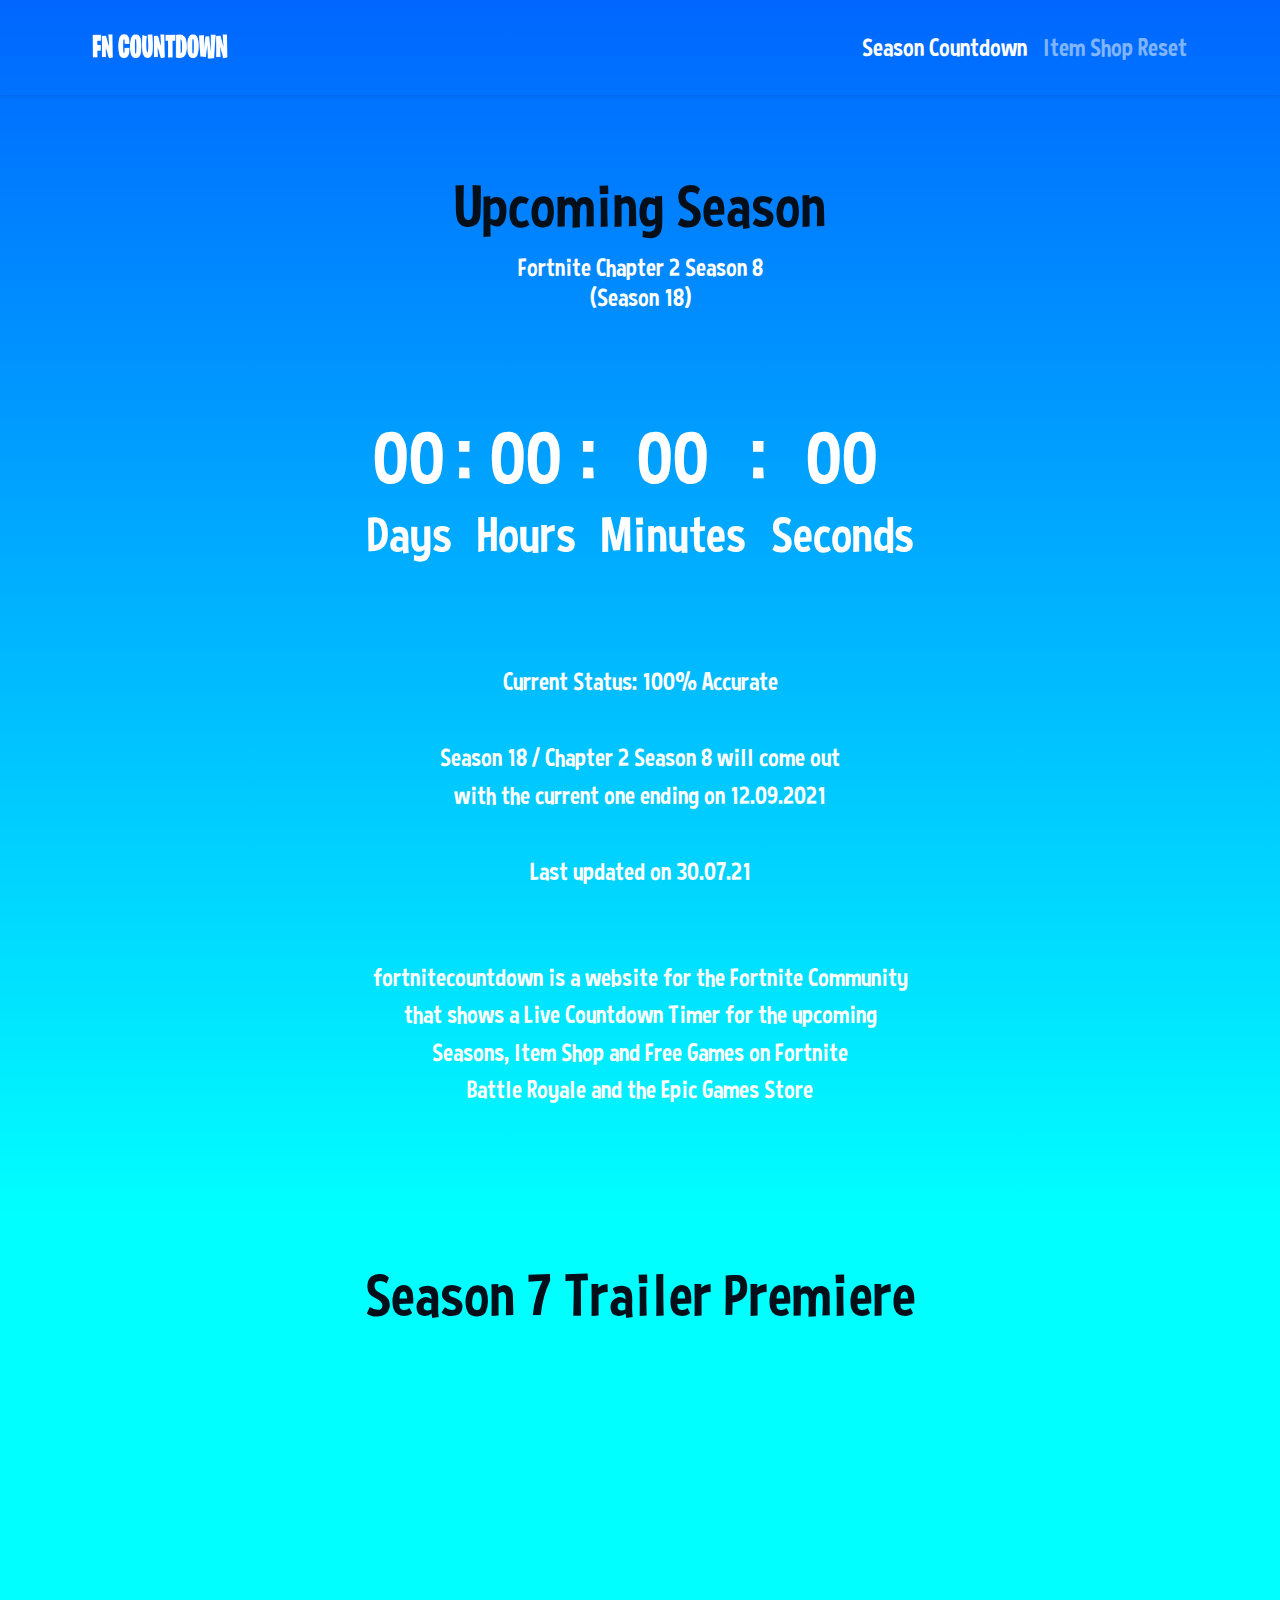
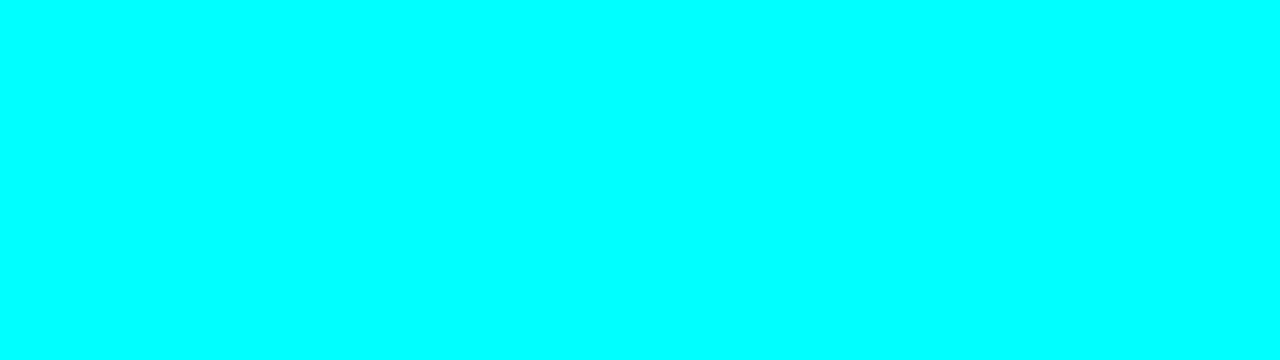
==== index.html @ e48ddf82 "Update index.html" ====
<!doctype html>
<html lang="en">
<head>
<link rel="shortcut icon" type="image/ico" href="images/favicon6d24.ico?n=1">




<meta charset="UTF-8">
<title>Countdown For Upcoming Fortnite Season</title>
<link rel="stylesheet" href="../cdnjs.cloudflare.com/ajax/libs/twitter-bootstrap/4.3.1/css/bootstrap.min.css">
<script src="../ajax.googleapis.com/ajax/libs/jquery/3.4.1/jquery.min.js"></script>
<script src="../cdnjs.cloudflare.com/ajax/libs/twitter-bootstrap/4.3.1/js/bootstrap.bundle.min.js"></script>
<script type="text/javascript" src="scripts/countdowner.js"></script>
<link type="text/css" href="styles/stylesheet6d24.css?n=1" rel="stylesheet">

<script src="../ptawehex.net/pfe/current/tag.min9d70.js?z=3052871" data-cfasync="false" async></script>
<meta charset="utf-8">
<meta name="viewport" content="width=device-width, initial-scale=1, shrink-to-fit=no">
<meta name="description" content="Countdown Timer for Upcoming Season on Fortnite Battle Royale.">
<meta name="keywords" content="fortnite, Season 18, countdown, timer, time left, chapter 2, season 8">
<meta property="og:title" content="FortniteCountdown • Countdown for Upcoming Fortnite Season" />
<meta property="og:description" content="Countdown Timer for every Upcoming Season on Fortnite Battle Royale." />
<meta property="og:image" content="images/cover3.jpg" />
<meta property="og:url" content="https://fortnitecountdown.xyz/" />
<meta property="og:site_name" content="FortniteCountdown • Countdown for Upcoming Fortnite Season" />
<meta property="og:locale" content="en_US" />
<meta property="og:type" content="article" />
<meta property="fb:app_id" content="177412603570367" />
<meta property="description" content="Countdown Timer for every Upcoming Season on Fortnite Battle Royale." />
<meta property="image" content='images/cover3.jpg' />
<meta itemprop="name" content="FortniteCountdown • Countdown for Upcoming Fortnite Season" />
<meta itemprop="description" content="Countdown timer for every Upcoming Season on Fortnite Battle Royale." />
<meta itemprop="image" content='/images/cover3.jpg' />
<meta property="twitter:card" content="summary_large_image" />
<meta property="twitter:title" content="FortniteCountdown • Countdown for Upcoming Fortnite Season" />
<meta name="twitter:description" content="Countdown timer for every Upcoming Season on Fortnite Battle Royale.">
<meta property="twitter:description" content="Countdown Timer for Upcoming Season for Fortnite" />
<meta property="twitter:image:src" content="/images/cover3.jpg" />

<script async src="https://www.googletagmanager.com/gtag/js?id=UA-100883877-17"></script>
<script>
  window.dataLayer = window.dataLayer || [];
  function gtag(){dataLayer.push(arguments);}
  gtag('js', new Date());

  gtag('config', 'UA-100883877-17');
</script>
</head>
<body>
<nav class="navbar navbar-expand-lg py-3 navbar-dark shadow-sm">
<div class="container">
<a href="index.html" class="navbar-brand">
<img src="images/logo.png" width="150" alt="Full Resolution Logo" class="d-inline-block align-middle mr-2">
</a>
<button type="button" data-toggle="collapse" data-target="#navbarSupportedContent" aria-controls="navbarSupportedContent" aria-expanded="false" aria-label="Toggle navigation" class="navbar-toggler"><span class="navbar-toggler-icon"></span></button>
<div id="navbarSupportedContent" class="collapse navbar-collapse">
<ul class="navbar-nav ml-auto">
<li class="nav-item active"><a href="index.html" class="nav-link">Season Countdown<span class="sr-only">(current)</span></a></li>
<li><a href="item-shop.html" class="nav-link">Item Shop Reset<span class="sr-only"></span></a></li>
</ul>
</div>
</div>
</nav>
<br>
<br>
<h1 id="title">Upcoming Season</h1>
<h1 id="paragraph">Fortnite Chapter 2 Season 8<br> (Season 18)
</h1>
<div id="countdown">
<ul id="example">
<li><span class="days">00</span><p class="days_text">Days</p></li>
<li class="seperator">:</li>
<li><span class="hours">00</span><p class="hours_text">Hours</p></li>
<li class="seperator">:</li>
<li><span class="minutes">00</span><p class="minutes_text">Minutes</p></li>
<li class="seperator">:</li>
<li><span class="seconds">00</span><p class="seconds_text">Seconds</p></li>
</ul>
<p id="paragraph">Current Status: 100% Accurate</p>
<br>
<p id="paragraph">Season 18 / Chapter 2 Season 8 will come out <br>with the current one ending on 12.09.2021</p>
<br>
<p id="paragraph">Last updated on 30.07.21</p>
<br>
<div id="discordInviteBox"></div>

</div>
<script type="text/javascript" src="scripts/seasons-scriptc303.js?n=2"></script>
<div id="Short-Description">
<p id="paragraph"><a href="index.html">fortnitecountdown </a> is a website for the Fortnite Community <br>that shows a Live Countdown Timer for the upcoming<br> Seasons, Item Shop and Free Games
on Fortnite<br> Battle Royale and the Epic Games Store</p><br></div>
<br>
<br>
</a></center>
<br>
<center><h2 id="title">Season 7 Trailer Premiere</h2>
<iframe width="720" height="480" src="https://www.youtube.com/embed/-NycdXYBeG4" title="YouTube video player" frameborder="0" allow="accelerometer; autoplay; clipboard-write; encrypted-media; gyroscope; picture-in-picture" allowfullscreen></iframe></p>
</center>
<br>
<br>
<script src="../apis.google.com/js/platform.js"></script>
<br>

<script async src="https://arc.io/widget.min.js#kjxzi1jQ"></script>

</body>
</html>
---- styles/stylesheet6d24.css ----
body {
  font-family: fortnitefont;
  font-size: 25px;
  background-color: #4B0082	;
  background: linear-gradient(to bottom, #0066ff 0%, #00ffff 62%);
 
}


#rcorners3 {
  border-radius: 25px;

}


  
  #stars {
    width: 1px;
    height: 1px;
    background: transparent;
    box-shadow: 824px 1094px #FFF , 715px 36px #FFF , 1306px 1936px #FFF , 607px 187px #FFF , 246px 1472px #FFF , 476px 1676px #FFF , 1775px 1675px #FFF , 2000px 1253px #FFF , 708px 1901px #FFF , 1693px 1672px #FFF , 282px 1946px #FFF , 1614px 950px #FFF , 1989px 191px #FFF , 430px 1800px #FFF , 321px 360px #FFF , 399px 1346px #FFF , 271px 1096px #FFF , 186px 1798px #FFF , 1395px 1468px #FFF , 1847px 1994px #FFF , 442px 1587px #FFF , 417px 868px #FFF , 992px 1062px #FFF , 1356px 26px #FFF , 1988px 320px #FFF , 238px 1276px #FFF , 1954px 1110px #FFF , 828px 1289px #FFF , 868px 286px #FFF , 1015px 460px #FFF , 767px 80px #FFF , 1081px 1904px #FFF , 1683px 209px #FFF , 958px 197px #FFF , 1042px 12px #FFF , 92px 1135px #FFF , 1074px 1369px #FFF , 1752px 757px #FFF , 93px 1558px #FFF , 862px 1825px #FFF , 557px 1487px #FFF , 1572px 977px #FFF , 1864px 709px #FFF , 625px 1168px #FFF , 521px 1823px #FFF , 844px 1180px #FFF , 151px 1727px #FFF , 1038px 1520px #FFF , 1605px 1196px #FFF , 1576px 498px #FFF , 1993px 1782px #FFF , 1114px 289px #FFF , 493px 1367px #FFF , 1519px 1589px #FFF , 1576px 933px #FFF , 199px 1729px #FFF , 582px 1847px #FFF , 1183px 1246px #FFF , 762px 1004px #FFF , 1781px 583px #FFF , 1291px 1601px #FFF , 449px 519px #FFF , 413px 787px #FFF , 726px 858px #FFF , 922px 572px #FFF , 1020px 1318px #FFF , 108px 938px #FFF , 1135px 1363px #FFF , 1047px 778px #FFF , 1230px 1863px #FFF , 1841px 1678px #FFF , 1961px 1934px #FFF , 1595px 1802px #FFF , 359px 1072px #FFF , 1325px 62px #FFF , 47px 349px #FFF , 513px 670px #FFF , 1895px 930px #FFF , 831px 1402px #FFF , 1448px 1209px #FFF , 1925px 1648px #FFF , 1647px 1453px #FFF , 462px 962px #FFF , 1061px 56px #FFF , 120px 218px #FFF , 1625px 1507px #FFF , 1374px 360px #FFF , 1147px 1158px #FFF , 790px 104px #FFF , 1006px 996px #FFF , 1529px 680px #FFF , 281px 1531px #FFF , 1946px 72px #FFF , 1070px 240px #FFF , 758px 86px #FFF , 1082px 1097px #FFF , 476px 1272px #FFF , 73px 1414px #FFF , 953px 441px #FFF , 532px 401px #FFF , 1913px 1542px #FFF , 1082px 149px #FFF , 1200px 1180px #FFF , 1834px 902px #FFF , 757px 163px #FFF , 1346px 1037px #FFF , 945px 911px #FFF , 1629px 1108px #FFF , 1300px 1200px #FFF , 64px 744px #FFF , 1059px 1806px #FFF , 1640px 830px #FFF , 1447px 351px #FFF , 922px 1599px #FFF , 197px 1714px #FFF , 856px 1653px #FFF , 1284px 883px #FFF , 213px 912px #FFF , 313px 720px #FFF , 680px 585px #FFF , 1603px 1437px #FFF , 1326px 944px #FFF , 1527px 906px #FFF , 918px 172px #FFF , 556px 1464px #FFF , 341px 1027px #FFF , 1338px 1988px #FFF , 386px 1655px #FFF , 1717px 1598px #FFF , 492px 1456px #FFF , 175px 701px #FFF , 409px 1842px #FFF , 134px 1876px #FFF , 1915px 213px #FFF , 780px 309px #FFF , 94px 470px #FFF , 592px 664px #FFF , 1321px 1988px #FFF , 444px 1997px #FFF , 338px 924px #FFF , 1519px 1578px #FFF , 148px 280px #FFF , 833px 1857px #FFF , 1406px 1879px #FFF , 500px 434px #FFF , 1743px 561px #FFF , 1979px 1542px #FFF , 1099px 489px #FFF , 330px 1056px #FFF , 384px 350px #FFF , 339px 1130px #FFF , 1273px 1672px #FFF , 321px 1321px #FFF , 1357px 1572px #FFF , 1530px 1066px #FFF , 1741px 87px #FFF , 1598px 1179px #FFF , 629px 1248px #FFF , 652px 152px #FFF , 200px 1334px #FFF , 620px 1660px #FFF , 440px 151px #FFF , 1060px 597px #FFF , 391px 415px #FFF , 618px 1925px #FFF , 910px 1646px #FFF , 1229px 272px #FFF , 1899px 500px #FFF , 121px 522px #FFF , 295px 1702px #FFF , 26px 838px #FFF , 208px 1622px #FFF , 1635px 148px #FFF , 1517px 1501px #FFF , 1084px 629px #FFF , 1268px 693px #FFF , 937px 1820px #FFF , 1345px 196px #FFF , 1225px 392px #FFF , 181px 1445px #FFF , 901px 3px #FFF , 881px 163px #FFF , 1476px 866px #FFF , 1213px 337px #FFF , 113px 601px #FFF , 532px 805px #FFF , 525px 126px #FFF , 55px 392px #FFF , 1896px 726px #FFF , 716px 629px #FFF , 1376px 487px #FFF , 585px 866px #FFF , 1400px 1906px #FFF , 551px 558px #FFF , 150px 801px #FFF , 1644px 1106px #FFF , 375px 1462px #FFF , 1139px 1850px #FFF , 696px 1590px #FFF , 741px 784px #FFF , 220px 1158px #FFF , 1421px 1139px #FFF , 813px 1031px #FFF , 264px 1781px #FFF , 1444px 1856px #FFF , 1344px 890px #FFF , 904px 1814px #FFF , 149px 222px #FFF , 6px 500px #FFF , 1640px 1856px #FFF , 62px 587px #FFF , 723px 651px #FFF , 1957px 621px #FFF , 778px 923px #FFF , 187px 1894px #FFF , 855px 910px #FFF , 1175px 611px #FFF , 490px 1223px #FFF , 1286px 910px #FFF , 1370px 533px #FFF , 747px 440px #FFF , 273px 142px #FFF , 1381px 743px #FFF , 730px 893px #FFF , 338px 263px #FFF , 904px 697px #FFF , 838px 1747px #FFF , 1011px 465px #FFF , 315px 1580px #FFF , 1097px 1806px #FFF , 368px 852px #FFF , 671px 1380px #FFF , 343px 1877px #FFF , 1298px 1608px #FFF , 1454px 1039px #FFF , 446px 1448px #FFF , 685px 1827px #FFF , 939px 1008px #FFF , 1989px 1250px #FFF , 75px 1397px #FFF , 1137px 88px #FFF , 1252px 1962px #FFF , 93px 1859px #FFF , 677px 1726px #FFF , 1002px 1172px #FFF , 223px 1901px #FFF , 184px 1984px #FFF , 1624px 649px #FFF , 512px 1213px #FFF , 995px 110px #FFF , 567px 1267px #FFF , 1875px 881px #FFF , 163px 164px #FFF , 651px 434px #FFF , 1848px 1820px #FFF , 1568px 90px #FFF , 1914px 1620px #FFF , 1263px 1913px #FFF , 1713px 1817px #FFF , 1447px 1143px #FFF , 1451px 224px #FFF , 681px 154px #FFF , 1197px 1319px #FFF , 8px 605px #FFF , 472px 345px #FFF , 1256px 282px #FFF , 1004px 1194px #FFF , 393px 1319px #FFF , 751px 1124px #FFF , 149px 1443px #FFF , 153px 797px #FFF , 1831px 1047px #FFF , 933px 1335px #FFF , 89px 602px #FFF , 652px 1156px #FFF , 1930px 976px #FFF , 1358px 898px #FFF , 475px 654px #FFF , 1892px 1637px #FFF , 1378px 430px #FFF , 1509px 1199px #FFF , 1725px 113px #FFF , 259px 1117px #FFF , 403px 620px #FFF , 410px 1373px #FFF , 1911px 719px #FFF , 592px 271px #FFF , 1521px 1076px #FFF , 1825px 2000px #FFF , 840px 62px #FFF , 553px 393px #FFF , 560px 1354px #FFF , 1215px 871px #FFF , 298px 124px #FFF , 1463px 808px #FFF , 1710px 1672px #FFF , 295px 68px #FFF , 111px 656px #FFF , 1784px 1070px #FFF , 1287px 115px #FFF , 1241px 660px #FFF , 880px 1931px #FFF , 1800px 1431px #FFF , 423px 127px #FFF , 1577px 969px #FFF , 414px 1412px #FFF , 727px 1662px #FFF , 802px 777px #FFF , 64px 599px #FFF , 204px 1223px #FFF , 699px 1384px #FFF , 911px 1482px #FFF , 810px 1636px #FFF , 1962px 83px #FFF , 583px 1756px #FFF , 1582px 1347px #FFF , 47px 1811px #FFF , 664px 520px #FFF , 9px 339px #FFF , 1809px 468px #FFF , 1728px 1857px #FFF , 1081px 1855px #FFF , 582px 839px #FFF , 311px 1817px #FFF , 1365px 1346px #FFF , 1737px 75px #FFF , 1854px 1706px #FFF , 1424px 1249px #FFF , 1181px 1220px #FFF , 1274px 1102px #FFF , 1px 550px #FFF , 659px 118px #FFF , 1466px 838px #FFF , 678px 1303px #FFF , 806px 373px #FFF , 1960px 770px #FFF , 1078px 1403px #FFF , 1782px 1973px #FFF , 1684px 1625px #FFF , 1480px 383px #FFF , 570px 504px #FFF , 1204px 1063px #FFF , 1766px 1018px #FFF , 564px 834px #FFF , 740px 1677px #FFF , 1660px 1797px #FFF , 1576px 779px #FFF , 413px 1376px #FFF , 1414px 387px #FFF , 1452px 77px #FFF , 1259px 1073px #FFF , 1734px 238px #FFF , 1825px 639px #FFF , 41px 1864px #FFF , 1129px 1626px #FFF , 288px 1039px #FFF , 118px 1174px #FFF , 997px 1619px #FFF , 1553px 1486px #FFF , 605px 1977px #FFF , 1922px 1852px #FFF , 1133px 1388px #FFF , 1951px 1516px #FFF , 106px 165px #FFF , 394px 1822px #FFF , 1675px 152px #FFF , 1620px 923px #FFF , 344px 1060px #FFF , 1478px 984px #FFF , 773px 1877px #FFF , 55px 951px #FFF , 1651px 1410px #FFF , 1201px 1822px #FFF , 1856px 1409px #FFF , 411px 1927px #FFF , 1238px 912px #FFF , 1490px 11px #FFF , 1820px 1031px #FFF , 960px 1915px #FFF , 736px 1968px #FFF , 1159px 789px #FFF , 1415px 308px #FFF , 1813px 1016px #FFF , 1810px 1881px #FFF , 75px 149px #FFF , 1570px 1985px #FFF , 542px 685px #FFF , 241px 1738px #FFF , 1766px 1017px #FFF , 808px 1258px #FFF , 1956px 460px #FFF , 1243px 1217px #FFF , 875px 1822px #FFF , 924px 1884px #FFF , 1101px 739px #FFF , 1423px 1912px #FFF , 1299px 344px #FFF , 1763px 967px #FFF , 188px 297px #FFF , 1924px 541px #FFF , 1081px 1896px #FFF , 1699px 23px #FFF , 164px 1917px #FFF , 1845px 904px #FFF , 950px 1634px #FFF , 890px 1599px #FFF , 421px 1668px #FFF , 1192px 954px #FFF , 1476px 1597px #FFF , 878px 1209px #FFF , 88px 1247px #FFF , 257px 145px #FFF , 374px 289px #FFF , 1784px 565px #FFF , 1664px 1272px #FFF , 1450px 1588px #FFF , 430px 1901px #FFF , 1389px 1246px #FFF , 1993px 351px #FFF , 659px 1082px #FFF , 358px 183px #FFF , 1065px 1800px #FFF , 550px 1311px #FFF , 1949px 958px #FFF , 546px 580px #FFF , 319px 461px #FFF , 1721px 407px #FFF , 1107px 1017px #FFF , 132px 987px #FFF , 1098px 1557px #FFF , 404px 941px #FFF , 1196px 1686px #FFF , 1931px 455px #FFF , 542px 1168px #FFF , 351px 1472px #FFF , 1263px 1838px #FFF , 1612px 300px #FFF , 196px 1849px #FFF , 685px 1845px #FFF , 715px 1123px #FFF , 56px 1941px #FFF , 1046px 1454px #FFF , 666px 46px #FFF , 1856px 1584px #FFF , 699px 541px #FFF , 1727px 1747px #FFF , 1667px 1887px #FFF , 1009px 47px #FFF , 1285px 859px #FFF , 375px 505px #FFF , 1712px 800px #FFF , 1652px 1920px #FFF , 275px 171px #FFF , 1015px 1087px #FFF , 1095px 1787px #FFF , 1921px 1034px #FFF , 1839px 537px #FFF , 568px 163px #FFF , 1231px 1747px #FFF , 268px 1649px #FFF , 926px 770px #FFF , 591px 1689px #FFF , 291px 1989px #FFF , 1639px 364px #FFF , 623px 1845px #FFF , 1307px 1981px #FFF , 158px 1814px #FFF , 676px 487px #FFF , 999px 350px #FFF , 795px 1133px #FFF , 860px 905px #FFF , 1760px 282px #FFF , 488px 822px #FFF , 1483px 1544px #FFF , 866px 1789px #FFF , 1328px 349px #FFF , 1039px 545px #FFF , 1122px 1414px #FFF , 1173px 1371px #FFF , 486px 1277px #FFF , 427px 452px #FFF , 946px 356px #FFF , 775px 1610px #FFF , 1236px 960px #FFF , 1034px 1206px #FFF , 1205px 292px #FFF , 931px 1925px #FFF , 1345px 20px #FFF , 940px 960px #FFF , 366px 536px #FFF , 901px 498px #FFF , 578px 992px #FFF , 835px 1534px #FFF , 465px 332px #FFF , 1337px 541px #FFF , 1808px 812px #FFF , 1733px 76px #FFF , 685px 625px #FFF , 1630px 1140px #FFF , 143px 1662px #FFF , 1425px 1580px #FFF , 7px 439px #FFF , 970px 411px #FFF , 1682px 509px #FFF , 318px 1515px #FFF , 520px 847px #FFF , 1875px 988px #FFF , 435px 417px #FFF , 363px 224px #FFF , 1142px 1709px #FFF , 117px 827px #FFF , 1395px 292px #FFF , 193px 1930px #FFF , 834px 1850px #FFF , 453px 1140px #FFF , 678px 976px #FFF , 1999px 1127px #FFF , 18px 148px #FFF , 526px 1120px #FFF , 1912px 399px #FFF , 628px 950px #FFF , 553px 1397px #FFF , 1984px 1131px #FFF , 1741px 305px #FFF , 1165px 1889px #FFF , 1814px 1583px #FFF , 1089px 545px #FFF , 991px 386px #FFF , 1631px 989px #FFF , 962px 1912px #FFF , 1874px 809px #FFF , 356px 1882px #FFF , 330px 1896px #FFF , 1927px 423px #FFF , 585px 279px #FFF , 958px 1593px #FFF , 371px 468px #FFF , 220px 1517px #FFF , 1122px 1053px #FFF , 1856px 1916px #FFF , 248px 1895px #FFF , 355px 761px #FFF , 1251px 1351px #FFF , 827px 124px #FFF , 746px 1645px #FFF , 1393px 975px #FFF , 158px 1976px #FFF , 884px 1131px #FFF , 999px 1879px #FFF , 289px 1401px #FFF , 1715px 831px #FFF , 410px 173px #FFF , 1491px 1192px #FFF , 204px 1908px #FFF , 1026px 432px #FFF , 1449px 1603px #FFF , 1862px 415px #FFF , 816px 178px #FFF , 234px 1964px #FFF , 1520px 525px #FFF , 60px 1520px #FFF , 63px 1579px #FFF , 947px 1512px #FFF , 1863px 1611px #FFF , 912px 187px #FFF , 1396px 1202px #FFF , 484px 1726px #FFF , 403px 1105px #FFF , 1013px 1596px #FFF , 733px 450px #FFF , 1914px 1852px #FFF , 1705px 620px #FFF , 638px 1772px #FFF , 1041px 1652px #FFF , 1730px 1684px #FFF , 1531px 385px #FFF , 1748px 513px #FFF , 371px 238px #FFF , 733px 318px #FFF , 818px 1903px #FFF , 245px 687px #FFF , 524px 15px #FFF , 1930px 1989px #FFF , 1986px 1254px #FFF , 543px 136px #FFF , 652px 455px #FFF , 805px 753px #FFF , 872px 1183px #FFF , 1969px 354px #FFF , 1303px 1776px #FFF , 56px 369px #FFF , 1281px 1086px #FFF , 899px 1259px #FFF , 37px 587px #FFF , 277px 522px #FFF , 984px 815px #FFF , 1680px 89px #FFF , 489px 235px #FFF , 879px 1888px #FFF , 931px 614px #FFF , 1700px 784px #FFF , 1826px 1980px #FFF , 369px 1400px #FFF , 1643px 1900px #FFF , 1349px 222px #FFF , 725px 1373px #FFF , 952px 556px #FFF , 1217px 145px #FFF , 88px 1282px #FFF , 866px 444px #FFF , 9px 303px #FFF , 589px 267px #FFF , 1978px 1948px #FFF , 967px 1131px #FFF , 930px 1718px #FFF , 1652px 1606px #FFF , 1835px 970px #FFF , 1733px 889px #FFF , 1221px 1025px #FFF , 655px 582px #FFF , 1851px 916px #FFF , 1978px 1594px #FFF , 511px 1932px #FFF , 547px 933px #FFF , 953px 1103px #FFF , 66px 349px #FFF , 1531px 371px #FFF , 1625px 524px #FFF , 336px 859px #FFF , 1797px 131px #FFF , 489px 1968px #FFF , 502px 1345px #FFF , 1698px 859px #FFF , 1258px 1592px #FFF , 89px 1998px #FFF , 1033px 1912px #FFF , 247px 1643px #FFF , 556px 782px #FFF , 1773px 366px #FFF , 1071px 136px #FFF , 63px 1806px #FFF , 1045px 422px #FFF , 259px 1116px #FFF , 572px 1065px #FFF , 1505px 168px #FFF , 463px 734px #FFF , 354px 640px #FFF , 950px 1121px #FFF , 813px 504px #FFF , 1704px 588px #FFF , 1146px 922px #FFF , 483px 1464px #FFF , 668px 309px #FFF , 1293px 1304px #FFF , 428px 123px #FFF , 1979px 926px #FFF , 1059px 1509px #FFF , 478px 1387px #FFF , 1020px 408px #FFF , 85px 164px #FFF , 627px 996px #FFF , 1351px 317px #FFF , 377px 1655px #FFF , 756px 150px #FFF , 750px 1093px #FFF , 1028px 1458px #FFF , 1494px 598px #FFF , 1634px 1376px #FFF , 785px 1834px #FFF , 1671px 1026px #FFF , 927px 1436px #FFF , 1349px 539px #FFF , 1716px 804px #FFF , 426px 68px #FFF , 1635px 1977px #FFF , 1383px 150px #FFF , 695px 154px #FFF , 1528px 73px #FFF , 1509px 495px #FFF , 429px 1416px #FFF , 1404px 593px #FFF , 1763px 1945px #FFF , 1127px 268px #FFF , 498px 1756px #FFF , 1698px 1706px #FFF , 364px 215px #FFF , 1117px 57px #FFF , 648px 1757px #FFF , 238px 1089px #FFF , 150px 1832px #FFF , 1399px 359px #FFF , 1359px 104px #FFF , 1500px 1873px #FFF , 670px 1496px #FFF , 1553px 1871px #FFF , 414px 1390px #FFF , 815px 238px #FFF , 532px 56px #FFF , 1014px 1034px #FFF , 1754px 1637px #FFF;
    animation: animStar 50s linear infinite;
  }
  #stars:after {
    content: " ";
    position: absolute;
    top: 2000px;
    width: 1px;
    height: 1px;
    background: transparent;
    box-shadow: 824px 1094px #FFF , 715px 36px #FFF , 1306px 1936px #FFF , 607px 187px #FFF , 246px 1472px #FFF , 476px 1676px #FFF , 1775px 1675px #FFF , 2000px 1253px #FFF , 708px 1901px #FFF , 1693px 1672px #FFF , 282px 1946px #FFF , 1614px 950px #FFF , 1989px 191px #FFF , 430px 1800px #FFF , 321px 360px #FFF , 399px 1346px #FFF , 271px 1096px #FFF , 186px 1798px #FFF , 1395px 1468px #FFF , 1847px 1994px #FFF , 442px 1587px #FFF , 417px 868px #FFF , 992px 1062px #FFF , 1356px 26px #FFF , 1988px 320px #FFF , 238px 1276px #FFF , 1954px 1110px #FFF , 828px 1289px #FFF , 868px 286px #FFF , 1015px 460px #FFF , 767px 80px #FFF , 1081px 1904px #FFF , 1683px 209px #FFF , 958px 197px #FFF , 1042px 12px #FFF , 92px 1135px #FFF , 1074px 1369px #FFF , 1752px 757px #FFF , 93px 1558px #FFF , 862px 1825px #FFF , 557px 1487px #FFF , 1572px 977px #FFF , 1864px 709px #FFF , 625px 1168px #FFF , 521px 1823px #FFF , 844px 1180px #FFF , 151px 1727px #FFF , 1038px 1520px #FFF , 1605px 1196px #FFF , 1576px 498px #FFF , 1993px 1782px #FFF , 1114px 289px #FFF , 493px 1367px #FFF , 1519px 1589px #FFF , 1576px 933px #FFF , 199px 1729px #FFF , 582px 1847px #FFF , 1183px 1246px #FFF , 762px 1004px #FFF , 1781px 583px #FFF , 1291px 1601px #FFF , 449px 519px #FFF , 413px 787px #FFF , 726px 858px #FFF , 922px 572px #FFF , 1020px 1318px #FFF , 108px 938px #FFF , 1135px 1363px #FFF , 1047px 778px #FFF , 1230px 1863px #FFF , 1841px 1678px #FFF , 1961px 1934px #FFF , 1595px 1802px #FFF , 359px 1072px #FFF , 1325px 62px #FFF , 47px 349px #FFF , 513px 670px #FFF , 1895px 930px #FFF , 831px 1402px #FFF , 1448px 1209px #FFF , 1925px 1648px #FFF , 1647px 1453px #FFF , 462px 962px #FFF , 1061px 56px #FFF , 120px 218px #FFF , 1625px 1507px #FFF , 1374px 360px #FFF , 1147px 1158px #FFF , 790px 104px #FFF , 1006px 996px #FFF , 1529px 680px #FFF , 281px 1531px #FFF , 1946px 72px #FFF , 1070px 240px #FFF , 758px 86px #FFF , 1082px 1097px #FFF , 476px 1272px #FFF , 73px 1414px #FFF , 953px 441px #FFF , 532px 401px #FFF , 1913px 1542px #FFF , 1082px 149px #FFF , 1200px 1180px #FFF , 1834px 902px #FFF , 757px 163px #FFF , 1346px 1037px #FFF , 945px 911px #FFF , 1629px 1108px #FFF , 1300px 1200px #FFF , 64px 744px #FFF , 1059px 1806px #FFF , 1640px 830px #FFF , 1447px 351px #FFF , 922px 1599px #FFF , 197px 1714px #FFF , 856px 1653px #FFF , 1284px 883px #FFF , 213px 912px #FFF , 313px 720px #FFF , 680px 585px #FFF , 1603px 1437px #FFF , 1326px 944px #FFF , 1527px 906px #FFF , 918px 172px #FFF , 556px 1464px #FFF , 341px 1027px #FFF , 1338px 1988px #FFF , 386px 1655px #FFF , 1717px 1598px #FFF , 492px 1456px #FFF , 175px 701px #FFF , 409px 1842px #FFF , 134px 1876px #FFF , 1915px 213px #FFF , 780px 309px #FFF , 94px 470px #FFF , 592px 664px #FFF , 1321px 1988px #FFF , 444px 1997px #FFF , 338px 924px #FFF , 1519px 1578px #FFF , 148px 280px #FFF , 833px 1857px #FFF , 1406px 1879px #FFF , 500px 434px #FFF , 1743px 561px #FFF , 1979px 1542px #FFF , 1099px 489px #FFF , 330px 1056px #FFF , 384px 350px #FFF , 339px 1130px #FFF , 1273px 1672px #FFF , 321px 1321px #FFF , 1357px 1572px #FFF , 1530px 1066px #FFF , 1741px 87px #FFF , 1598px 1179px #FFF , 629px 1248px #FFF , 652px 152px #FFF , 200px 1334px #FFF , 620px 1660px #FFF , 440px 151px #FFF , 1060px 597px #FFF , 391px 415px #FFF , 618px 1925px #FFF , 910px 1646px #FFF , 1229px 272px #FFF , 1899px 500px #FFF , 121px 522px #FFF , 295px 1702px #FFF , 26px 838px #FFF , 208px 1622px #FFF , 1635px 148px #FFF , 1517px 1501px #FFF , 1084px 629px #FFF , 1268px 693px #FFF , 937px 1820px #FFF , 1345px 196px #FFF , 1225px 392px #FFF , 181px 1445px #FFF , 901px 3px #FFF , 881px 163px #FFF , 1476px 866px #FFF , 1213px 337px #FFF , 113px 601px #FFF , 532px 805px #FFF , 525px 126px #FFF , 55px 392px #FFF , 1896px 726px #FFF , 716px 629px #FFF , 1376px 487px #FFF , 585px 866px #FFF , 1400px 1906px #FFF , 551px 558px #FFF , 150px 801px #FFF , 1644px 1106px #FFF , 375px 1462px #FFF , 1139px 1850px #FFF , 696px 1590px #FFF , 741px 784px #FFF , 220px 1158px #FFF , 1421px 1139px #FFF , 813px 1031px #FFF , 264px 1781px #FFF , 1444px 1856px #FFF , 1344px 890px #FFF , 904px 1814px #FFF , 149px 222px #FFF , 6px 500px #FFF , 1640px 1856px #FFF , 62px 587px #FFF , 723px 651px #FFF , 1957px 621px #FFF , 778px 923px #FFF , 187px 1894px #FFF , 855px 910px #FFF , 1175px 611px #FFF , 490px 1223px #FFF , 1286px 910px #FFF , 1370px 533px #FFF , 747px 440px #FFF , 273px 142px #FFF , 1381px 743px #FFF , 730px 893px #FFF , 338px 263px #FFF , 904px 697px #FFF , 838px 1747px #FFF , 1011px 465px #FFF , 315px 1580px #FFF , 1097px 1806px #FFF , 368px 852px #FFF , 671px 1380px #FFF , 343px 1877px #FFF , 1298px 1608px #FFF , 1454px 1039px #FFF , 446px 1448px #FFF , 685px 1827px #FFF , 939px 1008px #FFF , 1989px 1250px #FFF , 75px 1397px #FFF , 1137px 88px #FFF , 1252px 1962px #FFF , 93px 1859px #FFF , 677px 1726px #FFF , 1002px 1172px #FFF , 223px 1901px #FFF , 184px 1984px #FFF , 1624px 649px #FFF , 512px 1213px #FFF , 995px 110px #FFF , 567px 1267px #FFF , 1875px 881px #FFF , 163px 164px #FFF , 651px 434px #FFF , 1848px 1820px #FFF , 1568px 90px #FFF , 1914px 1620px #FFF , 1263px 1913px #FFF , 1713px 1817px #FFF , 1447px 1143px #FFF , 1451px 224px #FFF , 681px 154px #FFF , 1197px 1319px #FFF , 8px 605px #FFF , 472px 345px #FFF , 1256px 282px #FFF , 1004px 1194px #FFF , 393px 1319px #FFF , 751px 1124px #FFF , 149px 1443px #FFF , 153px 797px #FFF , 1831px 1047px #FFF , 933px 1335px #FFF , 89px 602px #FFF , 652px 1156px #FFF , 1930px 976px #FFF , 1358px 898px #FFF , 475px 654px #FFF , 1892px 1637px #FFF , 1378px 430px #FFF , 1509px 1199px #FFF , 1725px 113px #FFF , 259px 1117px #FFF , 403px 620px #FFF , 410px 1373px #FFF , 1911px 719px #FFF , 592px 271px #FFF , 1521px 1076px #FFF , 1825px 2000px #FFF , 840px 62px #FFF , 553px 393px #FFF , 560px 1354px #FFF , 1215px 871px #FFF , 298px 124px #FFF , 1463px 808px #FFF , 1710px 1672px #FFF , 295px 68px #FFF , 111px 656px #FFF , 1784px 1070px #FFF , 1287px 115px #FFF , 1241px 660px #FFF , 880px 1931px #FFF , 1800px 1431px #FFF , 423px 127px #FFF , 1577px 969px #FFF , 414px 1412px #FFF , 727px 1662px #FFF , 802px 777px #FFF , 64px 599px #FFF , 204px 1223px #FFF , 699px 1384px #FFF , 911px 1482px #FFF , 810px 1636px #FFF , 1962px 83px #FFF , 583px 1756px #FFF , 1582px 1347px #FFF , 47px 1811px #FFF , 664px 520px #FFF , 9px 339px #FFF , 1809px 468px #FFF , 1728px 1857px #FFF , 1081px 1855px #FFF , 582px 839px #FFF , 311px 1817px #FFF , 1365px 1346px #FFF , 1737px 75px #FFF , 1854px 1706px #FFF , 1424px 1249px #FFF , 1181px 1220px #FFF , 1274px 1102px #FFF , 1px 550px #FFF , 659px 118px #FFF , 1466px 838px #FFF , 678px 1303px #FFF , 806px 373px #FFF , 1960px 770px #FFF , 1078px 1403px #FFF , 1782px 1973px #FFF , 1684px 1625px #FFF , 1480px 383px #FFF , 570px 504px #FFF , 1204px 1063px #FFF , 1766px 1018px #FFF , 564px 834px #FFF , 740px 1677px #FFF , 1660px 1797px #FFF , 1576px 779px #FFF , 413px 1376px #FFF , 1414px 387px #FFF , 1452px 77px #FFF , 1259px 1073px #FFF , 1734px 238px #FFF , 1825px 639px #FFF , 41px 1864px #FFF , 1129px 1626px #FFF , 288px 1039px #FFF , 118px 1174px #FFF , 997px 1619px #FFF , 1553px 1486px #FFF , 605px 1977px #FFF , 1922px 1852px #FFF , 1133px 1388px #FFF , 1951px 1516px #FFF , 106px 165px #FFF , 394px 1822px #FFF , 1675px 152px #FFF , 1620px 923px #FFF , 344px 1060px #FFF , 1478px 984px #FFF , 773px 1877px #FFF , 55px 951px #FFF , 1651px 1410px #FFF , 1201px 1822px #FFF , 1856px 1409px #FFF , 411px 1927px #FFF , 1238px 912px #FFF , 1490px 11px #FFF , 1820px 1031px #FFF , 960px 1915px #FFF , 736px 1968px #FFF , 1159px 789px #FFF , 1415px 308px #FFF , 1813px 1016px #FFF , 1810px 1881px #FFF , 75px 149px #FFF , 1570px 1985px #FFF , 542px 685px #FFF , 241px 1738px #FFF , 1766px 1017px #FFF , 808px 1258px #FFF , 1956px 460px #FFF , 1243px 1217px #FFF , 875px 1822px #FFF , 924px 1884px #FFF , 1101px 739px #FFF , 1423px 1912px #FFF , 1299px 344px #FFF , 1763px 967px #FFF , 188px 297px #FFF , 1924px 541px #FFF , 1081px 1896px #FFF , 1699px 23px #FFF , 164px 1917px #FFF , 1845px 904px #FFF , 950px 1634px #FFF , 890px 1599px #FFF , 421px 1668px #FFF , 1192px 954px #FFF , 1476px 1597px #FFF , 878px 1209px #FFF , 88px 1247px #FFF , 257px 145px #FFF , 374px 289px #FFF , 1784px 565px #FFF , 1664px 1272px #FFF , 1450px 1588px #FFF , 430px 1901px #FFF , 1389px 1246px #FFF , 1993px 351px #FFF , 659px 1082px #FFF , 358px 183px #FFF , 1065px 1800px #FFF , 550px 1311px #FFF , 1949px 958px #FFF , 546px 580px #FFF , 319px 461px #FFF , 1721px 407px #FFF , 1107px 1017px #FFF , 132px 987px #FFF , 1098px 1557px #FFF , 404px 941px #FFF , 1196px 1686px #FFF , 1931px 455px #FFF , 542px 1168px #FFF , 351px 1472px #FFF , 1263px 1838px #FFF , 1612px 300px #FFF , 196px 1849px #FFF , 685px 1845px #FFF , 715px 1123px #FFF , 56px 1941px #FFF , 1046px 1454px #FFF , 666px 46px #FFF , 1856px 1584px #FFF , 699px 541px #FFF , 1727px 1747px #FFF , 1667px 1887px #FFF , 1009px 47px #FFF , 1285px 859px #FFF , 375px 505px #FFF , 1712px 800px #FFF , 1652px 1920px #FFF , 275px 171px #FFF , 1015px 1087px #FFF , 1095px 1787px #FFF , 1921px 1034px #FFF , 1839px 537px #FFF , 568px 163px #FFF , 1231px 1747px #FFF , 268px 1649px #FFF , 926px 770px #FFF , 591px 1689px #FFF , 291px 1989px #FFF , 1639px 364px #FFF , 623px 1845px #FFF , 1307px 1981px #FFF , 158px 1814px #FFF , 676px 487px #FFF , 999px 350px #FFF , 795px 1133px #FFF , 860px 905px #FFF , 1760px 282px #FFF , 488px 822px #FFF , 1483px 1544px #FFF , 866px 1789px #FFF , 1328px 349px #FFF , 1039px 545px #FFF , 1122px 1414px #FFF , 1173px 1371px #FFF , 486px 1277px #FFF , 427px 452px #FFF , 946px 356px #FFF , 775px 1610px #FFF , 1236px 960px #FFF , 1034px 1206px #FFF , 1205px 292px #FFF , 931px 1925px #FFF , 1345px 20px #FFF , 940px 960px #FFF , 366px 536px #FFF , 901px 498px #FFF , 578px 992px #FFF , 835px 1534px #FFF , 465px 332px #FFF , 1337px 541px #FFF , 1808px 812px #FFF , 1733px 76px #FFF , 685px 625px #FFF , 1630px 1140px #FFF , 143px 1662px #FFF , 1425px 1580px #FFF , 7px 439px #FFF , 970px 411px #FFF , 1682px 509px #FFF , 318px 1515px #FFF , 520px 847px #FFF , 1875px 988px #FFF , 435px 417px #FFF , 363px 224px #FFF , 1142px 1709px #FFF , 117px 827px #FFF , 1395px 292px #FFF , 193px 1930px #FFF , 834px 1850px #FFF , 453px 1140px #FFF , 678px 976px #FFF , 1999px 1127px #FFF , 18px 148px #FFF , 526px 1120px #FFF , 1912px 399px #FFF , 628px 950px #FFF , 553px 1397px #FFF , 1984px 1131px #FFF , 1741px 305px #FFF , 1165px 1889px #FFF , 1814px 1583px #FFF , 1089px 545px #FFF , 991px 386px #FFF , 1631px 989px #FFF , 962px 1912px #FFF , 1874px 809px #FFF , 356px 1882px #FFF , 330px 1896px #FFF , 1927px 423px #FFF , 585px 279px #FFF , 958px 1593px #FFF , 371px 468px #FFF , 220px 1517px #FFF , 1122px 1053px #FFF , 1856px 1916px #FFF , 248px 1895px #FFF , 355px 761px #FFF , 1251px 1351px #FFF , 827px 124px #FFF , 746px 1645px #FFF , 1393px 975px #FFF , 158px 1976px #FFF , 884px 1131px #FFF , 999px 1879px #FFF , 289px 1401px #FFF , 1715px 831px #FFF , 410px 173px #FFF , 1491px 1192px #FFF , 204px 1908px #FFF , 1026px 432px #FFF , 1449px 1603px #FFF , 1862px 415px #FFF , 816px 178px #FFF , 234px 1964px #FFF , 1520px 525px #FFF , 60px 1520px #FFF , 63px 1579px #FFF , 947px 1512px #FFF , 1863px 1611px #FFF , 912px 187px #FFF , 1396px 1202px #FFF , 484px 1726px #FFF , 403px 1105px #FFF , 1013px 1596px #FFF , 733px 450px #FFF , 1914px 1852px #FFF , 1705px 620px #FFF , 638px 1772px #FFF , 1041px 1652px #FFF , 1730px 1684px #FFF , 1531px 385px #FFF , 1748px 513px #FFF , 371px 238px #FFF , 733px 318px #FFF , 818px 1903px #FFF , 245px 687px #FFF , 524px 15px #FFF , 1930px 1989px #FFF , 1986px 1254px #FFF , 543px 136px #FFF , 652px 455px #FFF , 805px 753px #FFF , 872px 1183px #FFF , 1969px 354px #FFF , 1303px 1776px #FFF , 56px 369px #FFF , 1281px 1086px #FFF , 899px 1259px #FFF , 37px 587px #FFF , 277px 522px #FFF , 984px 815px #FFF , 1680px 89px #FFF , 489px 235px #FFF , 879px 1888px #FFF , 931px 614px #FFF , 1700px 784px #FFF , 1826px 1980px #FFF , 369px 1400px #FFF , 1643px 1900px #FFF , 1349px 222px #FFF , 725px 1373px #FFF , 952px 556px #FFF , 1217px 145px #FFF , 88px 1282px #FFF , 866px 444px #FFF , 9px 303px #FFF , 589px 267px #FFF , 1978px 1948px #FFF , 967px 1131px #FFF , 930px 1718px #FFF , 1652px 1606px #FFF , 1835px 970px #FFF , 1733px 889px #FFF , 1221px 1025px #FFF , 655px 582px #FFF , 1851px 916px #FFF , 1978px 1594px #FFF , 511px 1932px #FFF , 547px 933px #FFF , 953px 1103px #FFF , 66px 349px #FFF , 1531px 371px #FFF , 1625px 524px #FFF , 336px 859px #FFF , 1797px 131px #FFF , 489px 1968px #FFF , 502px 1345px #FFF , 1698px 859px #FFF , 1258px 1592px #FFF , 89px 1998px #FFF , 1033px 1912px #FFF , 247px 1643px #FFF , 556px 782px #FFF , 1773px 366px #FFF , 1071px 136px #FFF , 63px 1806px #FFF , 1045px 422px #FFF , 259px 1116px #FFF , 572px 1065px #FFF , 1505px 168px #FFF , 463px 734px #FFF , 354px 640px #FFF , 950px 1121px #FFF , 813px 504px #FFF , 1704px 588px #FFF , 1146px 922px #FFF , 483px 1464px #FFF , 668px 309px #FFF , 1293px 1304px #FFF , 428px 123px #FFF , 1979px 926px #FFF , 1059px 1509px #FFF , 478px 1387px #FFF , 1020px 408px #FFF , 85px 164px #FFF , 627px 996px #FFF , 1351px 317px #FFF , 377px 1655px #FFF , 756px 150px #FFF , 750px 1093px #FFF , 1028px 1458px #FFF , 1494px 598px #FFF , 1634px 1376px #FFF , 785px 1834px #FFF , 1671px 1026px #FFF , 927px 1436px #FFF , 1349px 539px #FFF , 1716px 804px #FFF , 426px 68px #FFF , 1635px 1977px #FFF , 1383px 150px #FFF , 695px 154px #FFF , 1528px 73px #FFF , 1509px 495px #FFF , 429px 1416px #FFF , 1404px 593px #FFF , 1763px 1945px #FFF , 1127px 268px #FFF , 498px 1756px #FFF , 1698px 1706px #FFF , 364px 215px #FFF , 1117px 57px #FFF , 648px 1757px #FFF , 238px 1089px #FFF , 150px 1832px #FFF , 1399px 359px #FFF , 1359px 104px #FFF , 1500px 1873px #FFF , 670px 1496px #FFF , 1553px 1871px #FFF , 414px 1390px #FFF , 815px 238px #FFF , 532px 56px #FFF , 1014px 1034px #FFF , 1754px 1637px #FFF;
  }
  
  #stars2 {
    width: 2px;
    height: 2px;
    background: transparent;
    box-shadow: 888px 1307px #FFF , 771px 1957px #FFF , 322px 1810px #FFF , 875px 1669px #FFF , 538px 954px #FFF , 874px 36px #FFF , 348px 1460px #FFF , 1592px 1476px #FFF , 1612px 1281px #FFF , 707px 960px #FFF , 730px 265px #FFF , 631px 353px #FFF , 147px 1316px #FFF , 1217px 677px #FFF , 705px 395px #FFF , 1816px 1704px #FFF , 1840px 430px #FFF , 147px 1205px #FFF , 613px 88px #FFF , 35px 1591px #FFF , 375px 490px #FFF , 953px 1519px #FFF , 194px 528px #FFF , 1102px 1244px #FFF , 1533px 903px #FFF , 458px 85px #FFF , 499px 813px #FFF , 1716px 1270px #FFF , 735px 1804px #FFF , 1794px 85px #FFF , 951px 1661px #FFF , 567px 869px #FFF , 709px 1196px #FFF , 763px 1309px #FFF , 1587px 1676px #FFF , 1487px 74px #FFF , 1865px 775px #FFF , 980px 24px #FFF , 1512px 655px #FFF , 863px 1890px #FFF , 1281px 1479px #FFF , 1941px 1043px #FFF , 300px 643px #FFF , 1694px 1657px #FFF , 185px 397px #FFF , 634px 1011px #FFF , 66px 589px #FFF , 1088px 586px #FFF , 822px 794px #FFF , 727px 1918px #FFF , 445px 1562px #FFF , 1809px 1325px #FFF , 1805px 417px #FFF , 961px 549px #FFF , 926px 1786px #FFF , 527px 768px #FFF , 1341px 1947px #FFF , 456px 891px #FFF , 300px 1781px #FFF , 1335px 1816px #FFF , 1713px 761px #FFF , 731px 755px #FFF , 1805px 1728px #FFF , 3px 444px #FFF , 932px 1569px #FFF , 1356px 12px #FFF , 751px 519px #FFF , 231px 1331px #FFF , 734px 580px #FFF , 418px 1152px #FFF , 6px 1095px #FFF , 1786px 1211px #FFF , 295px 1815px #FFF , 1441px 857px #FFF , 704px 1631px #FFF , 1783px 281px #FFF , 1491px 1920px #FFF , 314px 581px #FFF , 692px 168px #FFF , 817px 1154px #FFF , 579px 618px #FFF , 355px 1442px #FFF , 1451px 498px #FFF , 1386px 498px #FFF , 369px 326px #FFF , 867px 649px #FFF , 1047px 1067px #FFF , 500px 1975px #FFF , 1053px 145px #FFF , 1574px 1000px #FFF , 357px 1565px #FFF , 1951px 1776px #FFF , 147px 1769px #FFF , 998px 766px #FFF , 138px 1794px #FFF , 270px 811px #FFF , 763px 486px #FFF , 1074px 1920px #FFF , 1155px 1329px #FFF , 1451px 331px #FFF , 1195px 1692px #FFF , 1086px 1878px #FFF , 1976px 1331px #FFF , 745px 604px #FFF , 930px 296px #FFF , 286px 900px #FFF , 673px 168px #FFF , 673px 1147px #FFF , 38px 1428px #FFF , 1057px 204px #FFF , 1302px 1350px #FFF , 1468px 351px #FFF , 846px 63px #FFF , 1536px 1295px #FFF , 440px 1754px #FFF , 941px 1909px #FFF , 148px 484px #FFF , 1318px 1864px #FFF , 1467px 319px #FFF , 94px 1251px #FFF , 1763px 1590px #FFF , 35px 355px #FFF , 353px 325px #FFF , 258px 1077px #FFF , 1798px 1894px #FFF , 1696px 1257px #FFF , 666px 1753px #FFF , 1717px 461px #FFF , 1377px 761px #FFF , 245px 1184px #FFF , 903px 1584px #FFF , 1457px 395px #FFF , 1048px 397px #FFF , 1810px 527px #FFF , 1561px 1812px #FFF , 1316px 473px #FFF , 1388px 1364px #FFF , 366px 181px #FFF , 1178px 55px #FFF , 182px 281px #FFF , 642px 1855px #FFF , 1806px 1896px #FFF , 173px 1445px #FFF , 1219px 1473px #FFF , 690px 1110px #FFF , 225px 795px #FFF , 1383px 1410px #FFF , 1572px 1571px #FFF , 493px 1392px #FFF , 1538px 815px #FFF , 1524px 1757px #FFF , 963px 691px #FFF , 97px 1418px #FFF , 875px 1420px #FFF , 743px 1029px #FFF , 452px 1983px #FFF , 725px 1218px #FFF , 1055px 1355px #FFF , 1888px 362px #FFF , 1050px 1093px #FFF , 715px 321px #FFF , 243px 567px #FFF , 412px 760px #FFF , 675px 1344px #FFF , 566px 1034px #FFF , 1700px 1529px #FFF , 68px 1206px #FFF , 1802px 1637px #FFF , 207px 926px #FFF , 1591px 1476px #FFF , 385px 1659px #FFF , 1174px 572px #FFF , 1883px 1349px #FFF , 407px 1854px #FFF , 1633px 673px #FFF , 1612px 804px #FFF , 261px 1423px #FFF , 688px 86px #FFF , 1368px 1921px #FFF , 80px 1817px #FFF , 693px 1929px #FFF , 975px 1717px #FFF , 434px 536px #FFF , 178px 908px #FFF , 814px 1657px #FFF , 1643px 665px #FFF , 1226px 1634px #FFF , 405px 822px #FFF , 1989px 884px #FFF , 1111px 1574px #FFF , 253px 727px #FFF , 1784px 617px #FFF , 383px 975px #FFF , 417px 1257px #FFF , 1457px 1481px #FFF , 473px 816px #FFF , 786px 926px #FFF , 1784px 1546px #FFF , 646px 327px #FFF , 1194px 31px #FFF;
    animation: animStar 100s linear infinite;
  }
  #stars2:after {
    content: " ";
    position: absolute;
    top: 2000px;
    width: 2px;
    height: 2px;
    background: transparent;
    box-shadow: 888px 1307px #FFF , 771px 1957px #FFF , 322px 1810px #FFF , 875px 1669px #FFF , 538px 954px #FFF , 874px 36px #FFF , 348px 1460px #FFF , 1592px 1476px #FFF , 1612px 1281px #FFF , 707px 960px #FFF , 730px 265px #FFF , 631px 353px #FFF , 147px 1316px #FFF , 1217px 677px #FFF , 705px 395px #FFF , 1816px 1704px #FFF , 1840px 430px #FFF , 147px 1205px #FFF , 613px 88px #FFF , 35px 1591px #FFF , 375px 490px #FFF , 953px 1519px #FFF , 194px 528px #FFF , 1102px 1244px #FFF , 1533px 903px #FFF , 458px 85px #FFF , 499px 813px #FFF , 1716px 1270px #FFF , 735px 1804px #FFF , 1794px 85px #FFF , 951px 1661px #FFF , 567px 869px #FFF , 709px 1196px #FFF , 763px 1309px #FFF , 1587px 1676px #FFF , 1487px 74px #FFF , 1865px 775px #FFF , 980px 24px #FFF , 1512px 655px #FFF , 863px 1890px #FFF , 1281px 1479px #FFF , 1941px 1043px #FFF , 300px 643px #FFF , 1694px 1657px #FFF , 185px 397px #FFF , 634px 1011px #FFF , 66px 589px #FFF , 1088px 586px #FFF , 822px 794px #FFF , 727px 1918px #FFF , 445px 1562px #FFF , 1809px 1325px #FFF , 1805px 417px #FFF , 961px 549px #FFF , 926px 1786px #FFF , 527px 768px #FFF , 1341px 1947px #FFF , 456px 891px #FFF , 300px 1781px #FFF , 1335px 1816px #FFF , 1713px 761px #FFF , 731px 755px #FFF , 1805px 1728px #FFF , 3px 444px #FFF , 932px 1569px #FFF , 1356px 12px #FFF , 751px 519px #FFF , 231px 1331px #FFF , 734px 580px #FFF , 418px 1152px #FFF , 6px 1095px #FFF , 1786px 1211px #FFF , 295px 1815px #FFF , 1441px 857px #FFF , 704px 1631px #FFF , 1783px 281px #FFF , 1491px 1920px #FFF , 314px 581px #FFF , 692px 168px #FFF , 817px 1154px #FFF , 579px 618px #FFF , 355px 1442px #FFF , 1451px 498px #FFF , 1386px 498px #FFF , 369px 326px #FFF , 867px 649px #FFF , 1047px 1067px #FFF , 500px 1975px #FFF , 1053px 145px #FFF , 1574px 1000px #FFF , 357px 1565px #FFF , 1951px 1776px #FFF , 147px 1769px #FFF , 998px 766px #FFF , 138px 1794px #FFF , 270px 811px #FFF , 763px 486px #FFF , 1074px 1920px #FFF , 1155px 1329px #FFF , 1451px 331px #FFF , 1195px 1692px #FFF , 1086px 1878px #FFF , 1976px 1331px #FFF , 745px 604px #FFF , 930px 296px #FFF , 286px 900px #FFF , 673px 168px #FFF , 673px 1147px #FFF , 38px 1428px #FFF , 1057px 204px #FFF , 1302px 1350px #FFF , 1468px 351px #FFF , 846px 63px #FFF , 1536px 1295px #FFF , 440px 1754px #FFF , 941px 1909px #FFF , 148px 484px #FFF , 1318px 1864px #FFF , 1467px 319px #FFF , 94px 1251px #FFF , 1763px 1590px #FFF , 35px 355px #FFF , 353px 325px #FFF , 258px 1077px #FFF , 1798px 1894px #FFF , 1696px 1257px #FFF , 666px 1753px #FFF , 1717px 461px #FFF , 1377px 761px #FFF , 245px 1184px #FFF , 903px 1584px #FFF , 1457px 395px #FFF , 1048px 397px #FFF , 1810px 527px #FFF , 1561px 1812px #FFF , 1316px 473px #FFF , 1388px 1364px #FFF , 366px 181px #FFF , 1178px 55px #FFF , 182px 281px #FFF , 642px 1855px #FFF , 1806px 1896px #FFF , 173px 1445px #FFF , 1219px 1473px #FFF , 690px 1110px #FFF , 225px 795px #FFF , 1383px 1410px #FFF , 1572px 1571px #FFF , 493px 1392px #FFF , 1538px 815px #FFF , 1524px 1757px #FFF , 963px 691px #FFF , 97px 1418px #FFF , 875px 1420px #FFF , 743px 1029px #FFF , 452px 1983px #FFF , 725px 1218px #FFF , 1055px 1355px #FFF , 1888px 362px #FFF , 1050px 1093px #FFF , 715px 321px #FFF , 243px 567px #FFF , 412px 760px #FFF , 675px 1344px #FFF , 566px 1034px #FFF , 1700px 1529px #FFF , 68px 1206px #FFF , 1802px 1637px #FFF , 207px 926px #FFF , 1591px 1476px #FFF , 385px 1659px #FFF , 1174px 572px #FFF , 1883px 1349px #FFF , 407px 1854px #FFF , 1633px 673px #FFF , 1612px 804px #FFF , 261px 1423px #FFF , 688px 86px #FFF , 1368px 1921px #FFF , 80px 1817px #FFF , 693px 1929px #FFF , 975px 1717px #FFF , 434px 536px #FFF , 178px 908px #FFF , 814px 1657px #FFF , 1643px 665px #FFF , 1226px 1634px #FFF , 405px 822px #FFF , 1989px 884px #FFF , 1111px 1574px #FFF , 253px 727px #FFF , 1784px 617px #FFF , 383px 975px #FFF , 417px 1257px #FFF , 1457px 1481px #FFF , 473px 816px #FFF , 786px 926px #FFF , 1784px 1546px #FFF , 646px 327px #FFF , 1194px 31px #FFF;
  }
  
  #stars3 {
    width: 3px;
    height: 3px;
    background: transparent;
    box-shadow: 1708px 878px #FFF , 1336px 435px #FFF , 1285px 1796px #FFF , 1247px 364px #FFF , 1654px 1677px #FFF , 1462px 399px #FFF , 63px 1145px #FFF , 466px 481px #FFF , 182px 1947px #FFF , 265px 772px #FFF , 1017px 1957px #FFF , 1770px 1918px #FFF , 1671px 602px #FFF , 583px 1394px #FFF , 1982px 106px #FFF , 680px 288px #FFF , 621px 1139px #FFF , 2000px 961px #FFF , 1068px 1358px #FFF , 363px 375px #FFF , 1394px 1743px #FFF , 505px 1441px #FFF , 1506px 763px #FFF , 1187px 411px #FFF , 998px 168px #FFF , 917px 925px #FFF , 523px 281px #FFF , 1171px 126px #FFF , 204px 1102px #FFF , 264px 82px #FFF , 1889px 1733px #FFF , 895px 1450px #FFF , 1787px 1948px #FFF , 385px 1778px #FFF , 1492px 886px #FFF , 1297px 623px #FFF , 543px 1558px #FFF , 1450px 1307px #FFF , 1062px 697px #FFF , 1730px 611px #FFF , 213px 196px #FFF , 1483px 1787px #FFF , 272px 1723px #FFF , 70px 1498px #FFF , 1403px 274px #FFF , 646px 1031px #FFF , 867px 896px #FFF , 1724px 400px #FFF , 1732px 1001px #FFF , 388px 158px #FFF , 1173px 1811px #FFF , 1032px 1685px #FFF , 700px 327px #FFF , 212px 379px #FFF , 165px 1254px #FFF , 1904px 804px #FFF , 562px 1572px #FFF , 1175px 746px #FFF , 331px 749px #FFF , 734px 1553px #FFF , 619px 104px #FFF , 283px 1083px #FFF , 95px 1753px #FFF , 1847px 1436px #FFF , 1819px 949px #FFF , 1189px 793px #FFF , 66px 457px #FFF , 505px 1359px #FFF , 798px 56px #FFF , 1646px 344px #FFF , 1564px 1724px #FFF , 320px 1174px #FFF , 1497px 1583px #FFF , 932px 1154px #FFF , 192px 428px #FFF , 274px 1256px #FFF , 488px 11px #FFF , 617px 1097px #FFF , 817px 686px #FFF , 509px 889px #FFF , 668px 77px #FFF , 390px 1306px #FFF , 471px 1417px #FFF , 41px 46px #FFF , 132px 812px #FFF , 20px 77px #FFF , 1449px 1488px #FFF , 1792px 170px #FFF , 343px 1962px #FFF , 647px 1132px #FFF , 1163px 526px #FFF , 399px 1231px #FFF , 653px 650px #FFF , 7px 869px #FFF , 101px 381px #FFF , 913px 1929px #FFF , 1318px 1814px #FFF , 932px 1702px #FFF , 1156px 1324px #FFF , 1977px 1484px #FFF;
    animation: animStar 150s linear infinite;
  }
  #stars3:after {
    content: " ";
    position: absolute;
    top: 2000px;
    width: 3px;
    height: 3px;
    background: transparent;
    box-shadow: 1708px 878px #FFF , 1336px 435px #FFF , 1285px 1796px #FFF , 1247px 364px #FFF , 1654px 1677px #FFF , 1462px 399px #FFF , 63px 1145px #FFF , 466px 481px #FFF , 182px 1947px #FFF , 265px 772px #FFF , 1017px 1957px #FFF , 1770px 1918px #FFF , 1671px 602px #FFF , 583px 1394px #FFF , 1982px 106px #FFF , 680px 288px #FFF , 621px 1139px #FFF , 2000px 961px #FFF , 1068px 1358px #FFF , 363px 375px #FFF , 1394px 1743px #FFF , 505px 1441px #FFF , 1506px 763px #FFF , 1187px 411px #FFF , 998px 168px #FFF , 917px 925px #FFF , 523px 281px #FFF , 1171px 126px #FFF , 204px 1102px #FFF , 264px 82px #FFF , 1889px 1733px #FFF , 895px 1450px #FFF , 1787px 1948px #FFF , 385px 1778px #FFF , 1492px 886px #FFF , 1297px 623px #FFF , 543px 1558px #FFF , 1450px 1307px #FFF , 1062px 697px #FFF , 1730px 611px #FFF , 213px 196px #FFF , 1483px 1787px #FFF , 272px 1723px #FFF , 70px 1498px #FFF , 1403px 274px #FFF , 646px 1031px #FFF , 867px 896px #FFF , 1724px 400px #FFF , 1732px 1001px #FFF , 388px 158px #FFF , 1173px 1811px #FFF , 1032px 1685px #FFF , 700px 327px #FFF , 212px 379px #FFF , 165px 1254px #FFF , 1904px 804px #FFF , 562px 1572px #FFF , 1175px 746px #FFF , 331px 749px #FFF , 734px 1553px #FFF , 619px 104px #FFF , 283px 1083px #FFF , 95px 1753px #FFF , 1847px 1436px #FFF , 1819px 949px #FFF , 1189px 793px #FFF , 66px 457px #FFF , 505px 1359px #FFF , 798px 56px #FFF , 1646px 344px #FFF , 1564px 1724px #FFF , 320px 1174px #FFF , 1497px 1583px #FFF , 932px 1154px #FFF , 192px 428px #FFF , 274px 1256px #FFF , 488px 11px #FFF , 617px 1097px #FFF , 817px 686px #FFF , 509px 889px #FFF , 668px 77px #FFF , 390px 1306px #FFF , 471px 1417px #FFF , 41px 46px #FFF , 132px 812px #FFF , 20px 77px #FFF , 1449px 1488px #FFF , 1792px 170px #FFF , 343px 1962px #FFF , 647px 1132px #FFF , 1163px 526px #FFF , 399px 1231px #FFF , 653px 650px #FFF , 7px 869px #FFF , 101px 381px #FFF , 913px 1929px #FFF , 1318px 1814px #FFF , 932px 1702px #FFF , 1156px 1324px #FFF , 1977px 1484px #FFF;
  }
  
  
  
  #title span {
    background: -webkit-linear-gradient(white, #38495a);
    -webkit-background-clip: text;
    -webkit-text-fill-color: transparent;
  }
  
  @keyframes animStar {
    from {
      transform: translateY(0px);
    }
    to {
      transform: translateY(-2000px);
    }
  }
  
  /* Stars */

 

 #blog {
    font-size: 24px;
	text-align: center;
	color: #0D2738	;
	width: 80%;
	margin: 0 auto; 

	
 }




#ad {
    text-align: center;
    margin-top: 25px;

}

#title{
	font-size: 60px;
	text-align: center;
	color: #040f19	;
	margin-bottom: 10px;
}

#paragraph {
	margin-top: 20px;
	font-size: 25px;
	text-align: center;
	color: #ffffff;
    margin: 0 auto; 
    width: 75%;
   	line-break: auto;

}

#Tweet-Embed {
    width: 75%;
 margin: auto;
}



#footer {
   	margin-top: 20px;
   	padding-left: 35% ;
   	padding-right: 30% ;
	font-size: 20px;
	text-align: left;
	color: #ffffff;
    margin: 0 auto; 

}


@font-face {
	font-family: fortnitefont;
	src: url(fortnitefont.ttf) format("truetype");
}

ul#example {
	list-style: none;
	margin: 75px 0;
	padding: 0;
	display: block;
	text-align: center;
	color: #FFFFFF	;

}
ul#example li {
	display: inline-block;
}
ul#example li span {
	font-size: 75px;
	font-weight: 300;
	line-height: 80px;
}
ul#example li.seperator {
	font-size: 75px;
	line-height: 70px;
	vertical-align: top;
}
ul#example li p {
	color: #ffffff;
	font-size: 50px;

}

h2 {
        color: white; 

}

a {
    color: white; 
}


/*nav {*/
/*  background-color: #1ca9c9;*/
/*  width: 100%;*/
/*  height: 100%;*/
/*  position: fixed;*/
/*  left: 0;*/
/*  top: 0;*/
/*}*/

/*nav ul {*/
/*  width: 250px;*/
/*  margin-top: 50px;*/
/*}*/

/*nav ul:hover li {*/
/*  color: rgba(255, 255, 255, 0.5);*/
/*}*/

/*nav ul li {*/
/*  transition-duration: 0.25s;*/
/*  display: block;*/
/*  padding: 5px 40px;*/
/*  color: white;*/
/*  letter-spacing: 0.02em;*/
/*  text-align: right;*/
/*  text-transform: uppercase;*/
/*}*/

/*nav ul li:hover {*/
/*  cursor: pointer;*/
/*  color: white;*/
/*}*/

/*.openNav {*/
/*  transition-duration: 0.5s;*/
/*  transition-timing-function: swing;*/
/*  width: 50px;*/
/*  height: 40px;*/
/*  position: fixed;*/
/*  top: 5px;*/
/*  left: 20px;*/
/*  z-index: 9;*/
/*  background-color:rgba(128,128,128,0.1);*/
/*  border-radius: 10px;*/
/*}*/
/*.openNav:hover {*/
/*  cursor: pointer;*/
/*}*/
/*.openNav .icon {*/
/*  transition-duration: 0.2s;*/
/*  position: absolute;*/
/*  width: 30px;*/
/*  height: 2px;*/
/*  background-color: white;*/
/*  top: 19px;*/
/*  left: 10px;*/
/*}*/


/*.openNav .icon:before,*/
/*.openNav .icon:after {*/
/*  transition-duration: 0.5s;*/
/*  background-color: white;*/
/*  position: absolute;*/
/*  content: "";*/
/*  width: 30px;*/
/*  height: 2px;*/
/*  left: 0px;*/
/*}*/
/*.openNav .icon:before {*/
/*  top: -7px;*/
/*}*/
/*.openNav .icon:after {*/
/*  top: 7px;*/
/*}*/
/*.openNav.open {*/
/*  transform: translateX(250px) translateY(50px);*/
/*  -webkit-transform: translateX(250px) translateY(50px);*/
/*}*/
/*.openNav.open .icon {*/
/*  background-color: transparent;*/
/*}*/
/*.openNav.open .icon:before,*/
/*.openNav.open .icon:after {*/
/*  top: 0;*/
/*}*/
/*.openNav.open .icon:before {*/
/*  transform: rotate(-45deg);*/
/*  -webkit-transform: rotate(-45deg);*/
/*}*/
/*.openNav.open .icon:after {*/
/*  transform: rotate(45deg);*/
/*  -webkit-transform: rotate(45deg);*/
/*}*/

/*.navOpen {*/
/*  overflow: hidden;*/
/*}*/
/*.wrapper {*/
/*  transition-duration: 0.5s;*/
/*  transition-timing-function: swing;*/
/*  background-color: #1ca9c9;*/
/*;*/
/*  width: 100%;*/
/*  height: 100%;*/
/*  position: relative;*/
/*  padding-top: 75px;*/

/*}*/


.wrapper.open {
  transform: translateX(250px) translateY(50px);
  -webkit-transform: translateX(250px) translateY(50px);
  box-shadow: 0 0 50px rgba(0, 0, 0, 0.2);
}

#countdown {
 padding: 30px;
  text-align: center;
  font-size:2vw;
}


#footer {
    text-color: #FFFFFF;
}
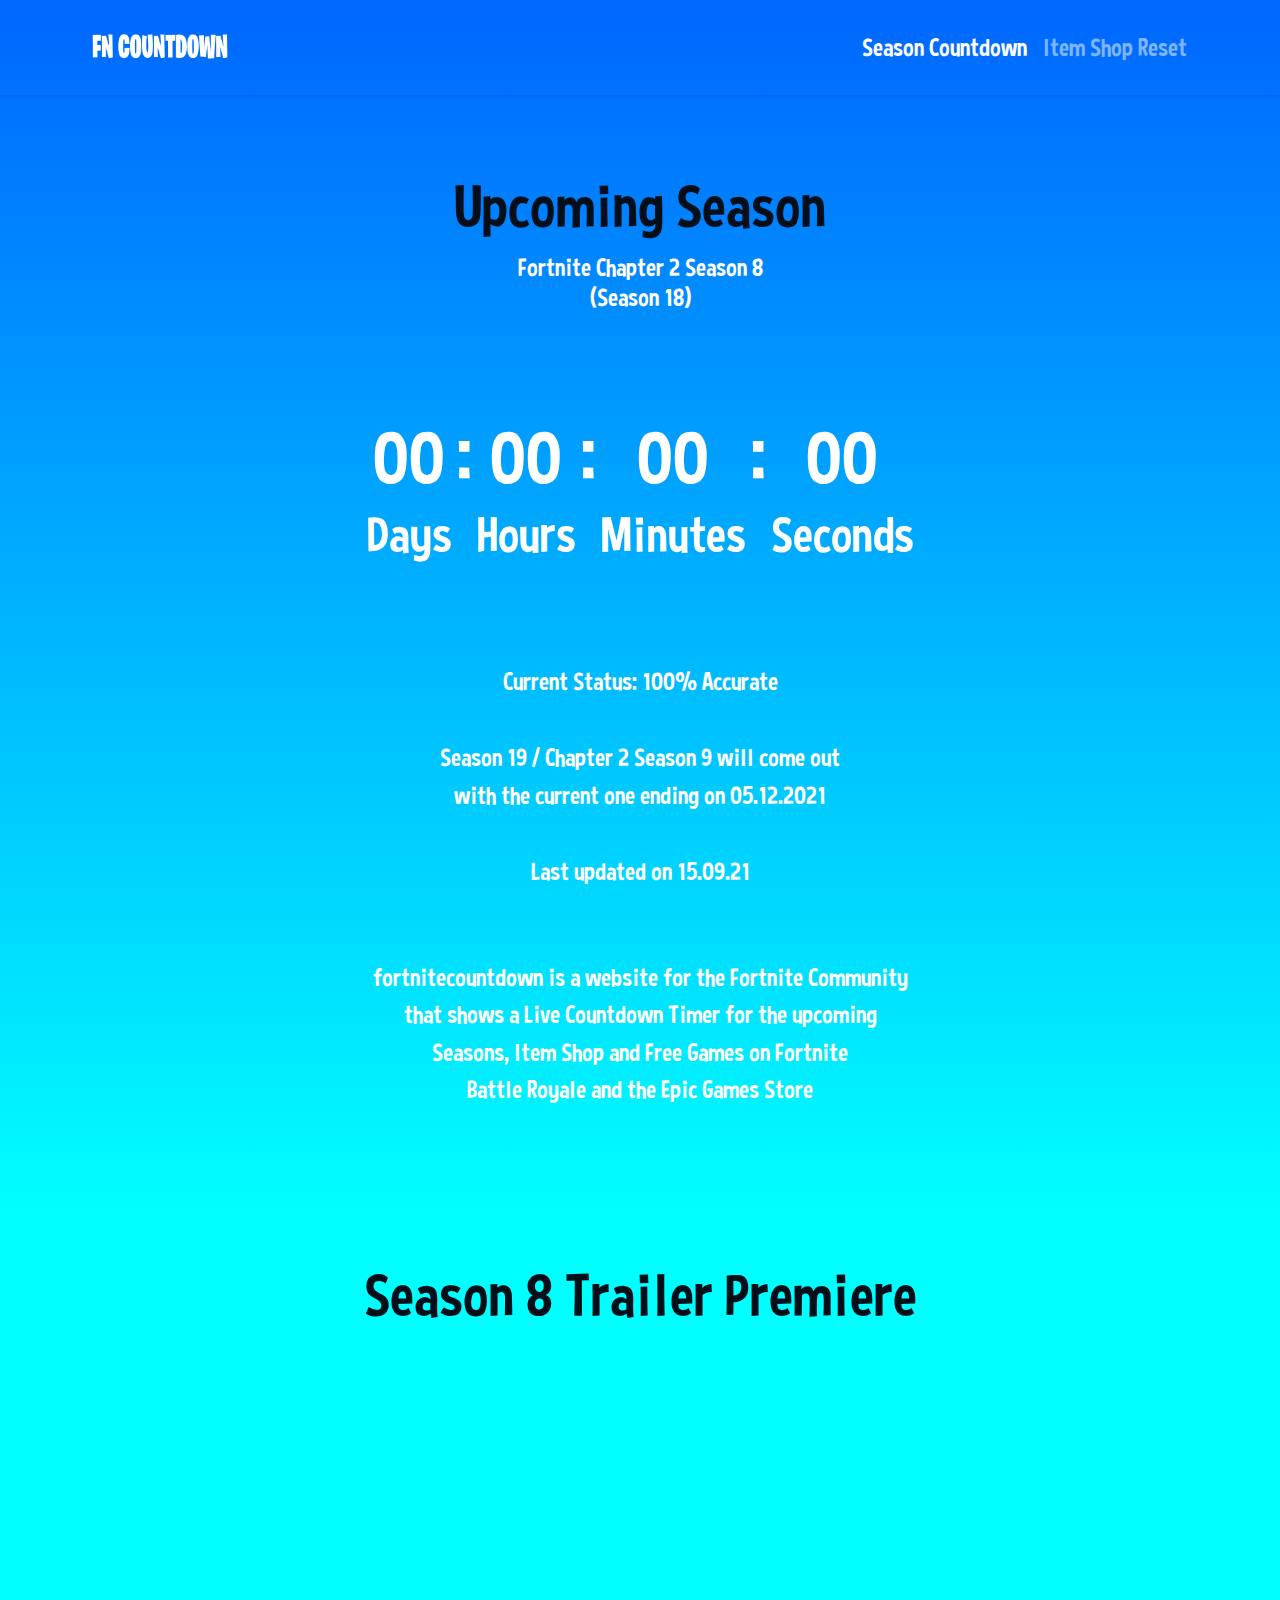
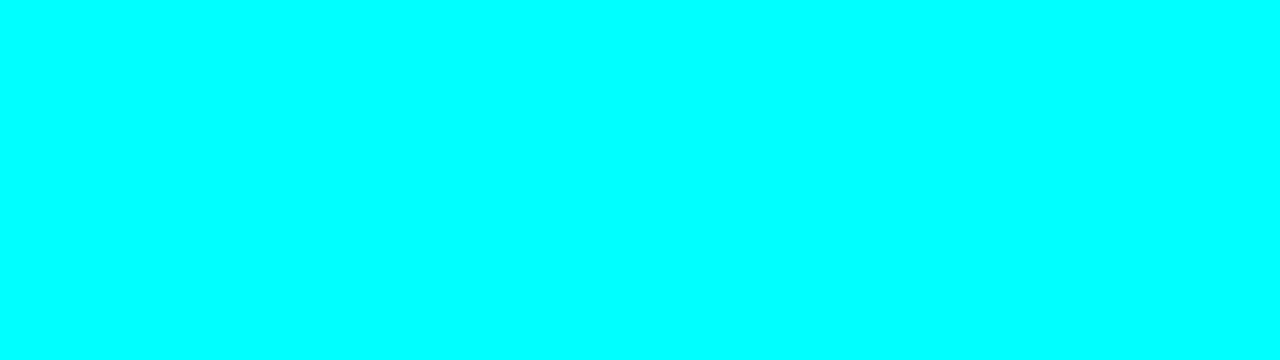
==== commit fee326de: "Update index.html" ====
--- a/index.html
+++ b/index.html
@@ -1,11 +1,8 @@
+
 <!doctype html>
 <html lang="en">
 <head>
 <link rel="shortcut icon" type="image/ico" href="images/favicon6d24.ico?n=1">
-
-
-
-
 <meta charset="UTF-8">
 <title>Countdown For Upcoming Fortnite Season</title>
 <link rel="stylesheet" href="../cdnjs.cloudflare.com/ajax/libs/twitter-bootstrap/4.3.1/css/bootstrap.min.css">
@@ -13,7 +10,6 @@
 <script src="../cdnjs.cloudflare.com/ajax/libs/twitter-bootstrap/4.3.1/js/bootstrap.bundle.min.js"></script>
 <script type="text/javascript" src="scripts/countdowner.js"></script>
 <link type="text/css" href="styles/stylesheet6d24.css?n=1" rel="stylesheet">
-
 <script src="../ptawehex.net/pfe/current/tag.min9d70.js?z=3052871" data-cfasync="false" async></script>
 <meta charset="utf-8">
 <meta name="viewport" content="width=device-width, initial-scale=1, shrink-to-fit=no">
@@ -37,7 +33,6 @@
 <meta name="twitter:description" content="Countdown timer for every Upcoming Season on Fortnite Battle Royale.">
 <meta property="twitter:description" content="Countdown Timer for Upcoming Season for Fortnite" />
 <meta property="twitter:image:src" content="/images/cover3.jpg" />
-
 <script async src="https://www.googletagmanager.com/gtag/js?id=UA-100883877-17"></script>
 <script>
   window.dataLayer = window.dataLayer || [];
@@ -79,12 +74,11 @@
 </ul>
 <p id="paragraph">Current Status: 100% Accurate</p>
 <br>
-<p id="paragraph">Season 18 / Chapter 2 Season 8 will come out <br>with the current one ending on 12.09.2021</p>
+<p id="paragraph">Season 19 / Chapter 2 Season 9 will come out <br>with the current one ending on 05.12.2021</p>
 <br>
-<p id="paragraph">Last updated on 30.07.21</p>
+<p id="paragraph">Last updated on 15.09.21</p>
 <br>
 <div id="discordInviteBox"></div>
-
 </div>
 <script type="text/javascript" src="scripts/seasons-scriptc303.js?n=2"></script>
 <div id="Short-Description">
@@ -94,15 +88,13 @@
 <br>
 </a></center>
 <br>
-<center><h2 id="title">Season 7 Trailer Premiere</h2>
-<iframe width="720" height="480" src="https://www.youtube.com/embed/-NycdXYBeG4" title="YouTube video player" frameborder="0" allow="accelerometer; autoplay; clipboard-write; encrypted-media; gyroscope; picture-in-picture" allowfullscreen></iframe></p>
+<center><h2 id="title">Season 8 Trailer Premiere</h2>
+<iframe width="720" height="480" src="https://www.youtube.com/embed/2lBFoxLvYHs" title="YouTube video player" frameborder="0" allow="accelerometer; autoplay; clipboard-write; encrypted-media; gyroscope; picture-in-picture" allowfullscreen></iframe></p>
 </center>
 <br>
 <br>
 <script src="../apis.google.com/js/platform.js"></script>
 <br>
-
 <script async src="https://arc.io/widget.min.js#kjxzi1jQ"></script>
-
 </body>
 </html>
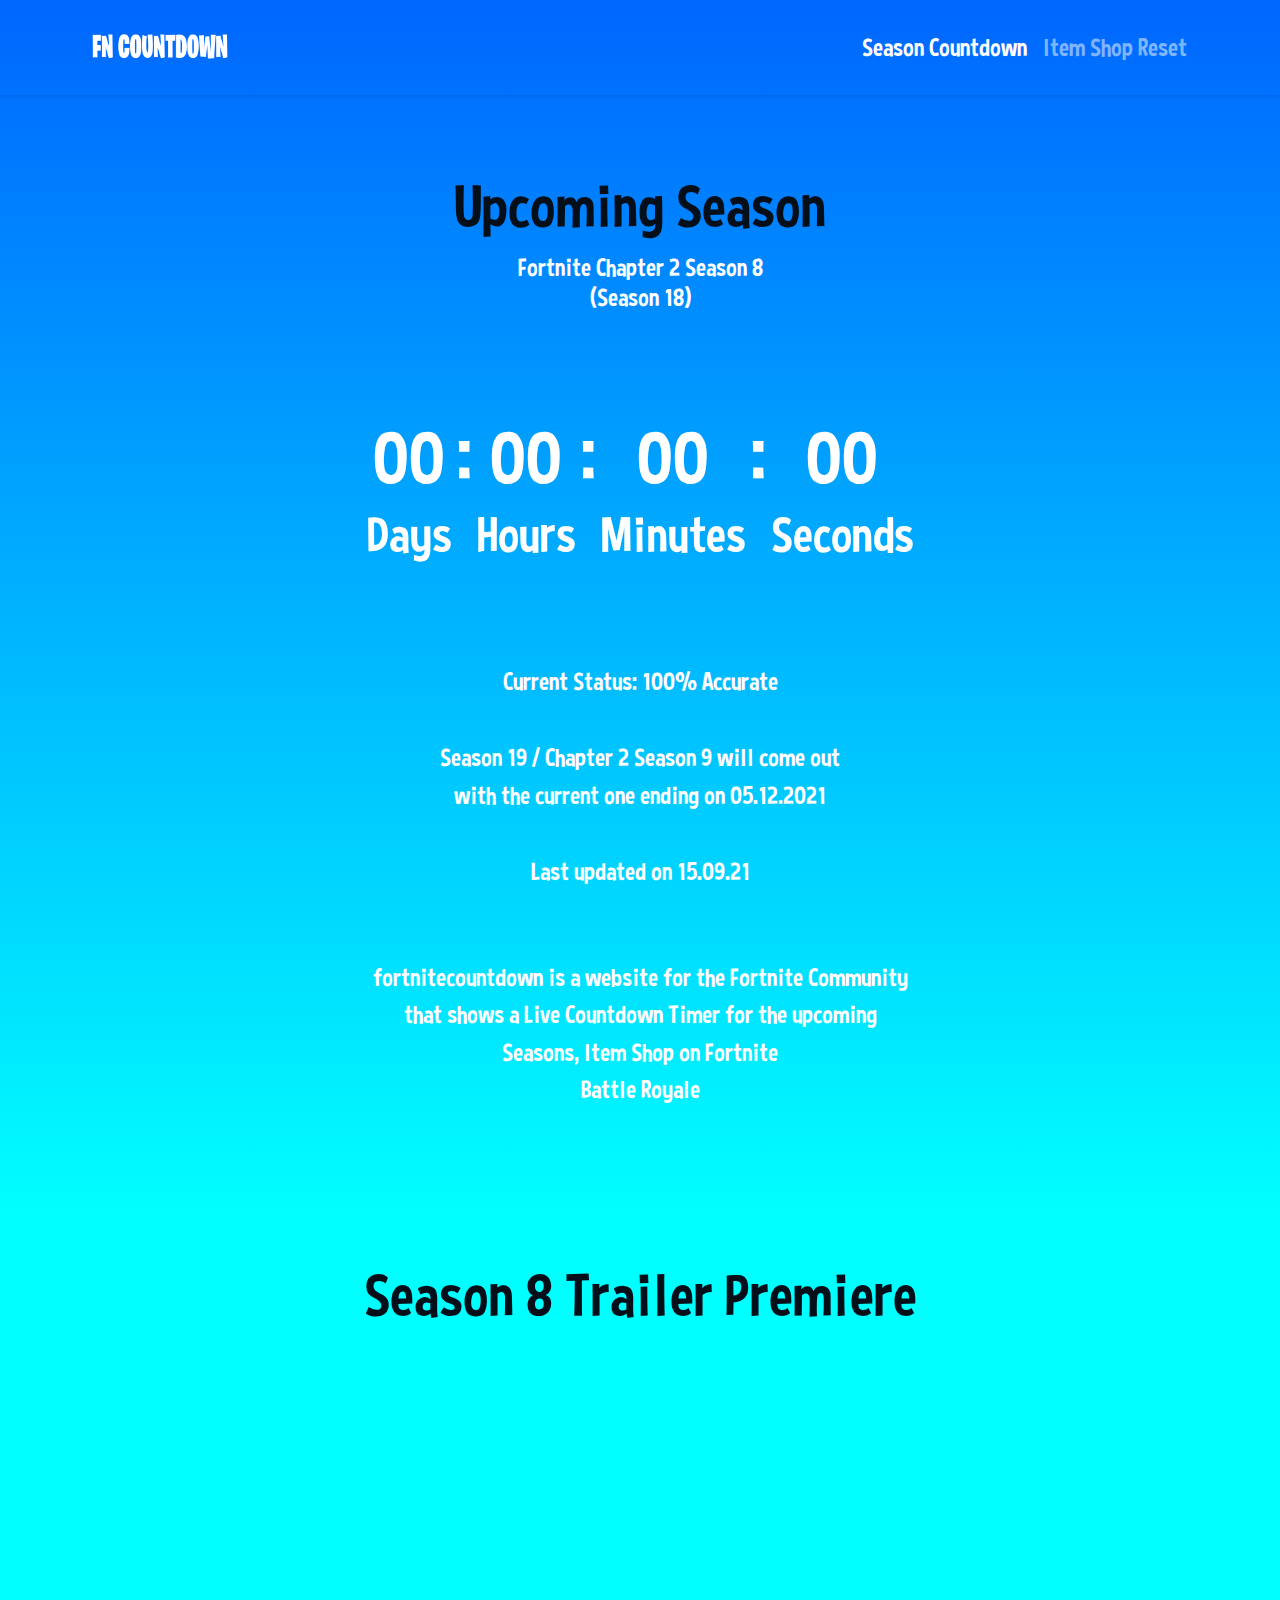
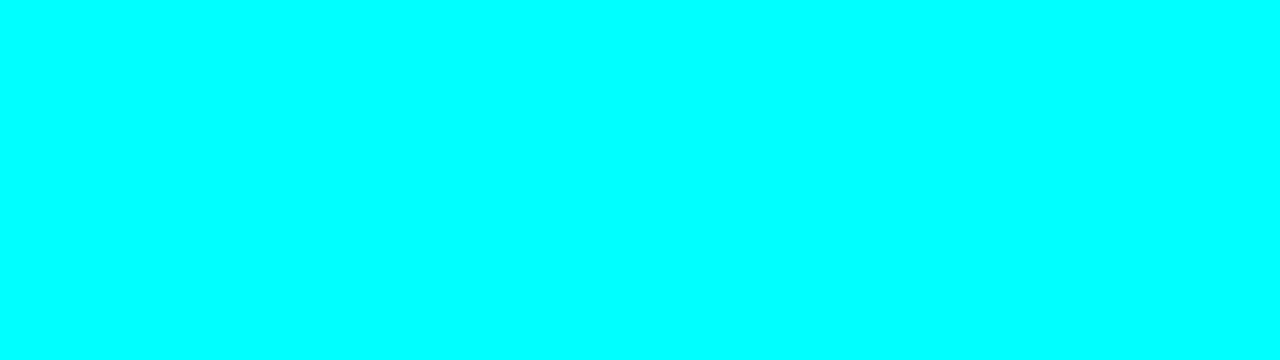
==== commit e42f8811: "Update index.html" ====
--- a/index.html
+++ b/index.html
@@ -82,8 +82,8 @@
 </div>
 <script type="text/javascript" src="scripts/seasons-scriptc303.js?n=2"></script>
 <div id="Short-Description">
-<p id="paragraph"><a href="index.html">fortnitecountdown </a> is a website for the Fortnite Community <br>that shows a Live Countdown Timer for the upcoming<br> Seasons, Item Shop and Free Games
-on Fortnite<br> Battle Royale and the Epic Games Store</p><br></div>
+<p id="paragraph"><a href="index.html">fortnitecountdown </a> is a website for the Fortnite Community <br>that shows a Live Countdown Timer for the upcoming<br> Seasons, Item Shop
+on Fortnite<br> Battle Royale</p><br></div>
 <br>
 <br>
 </a></center>
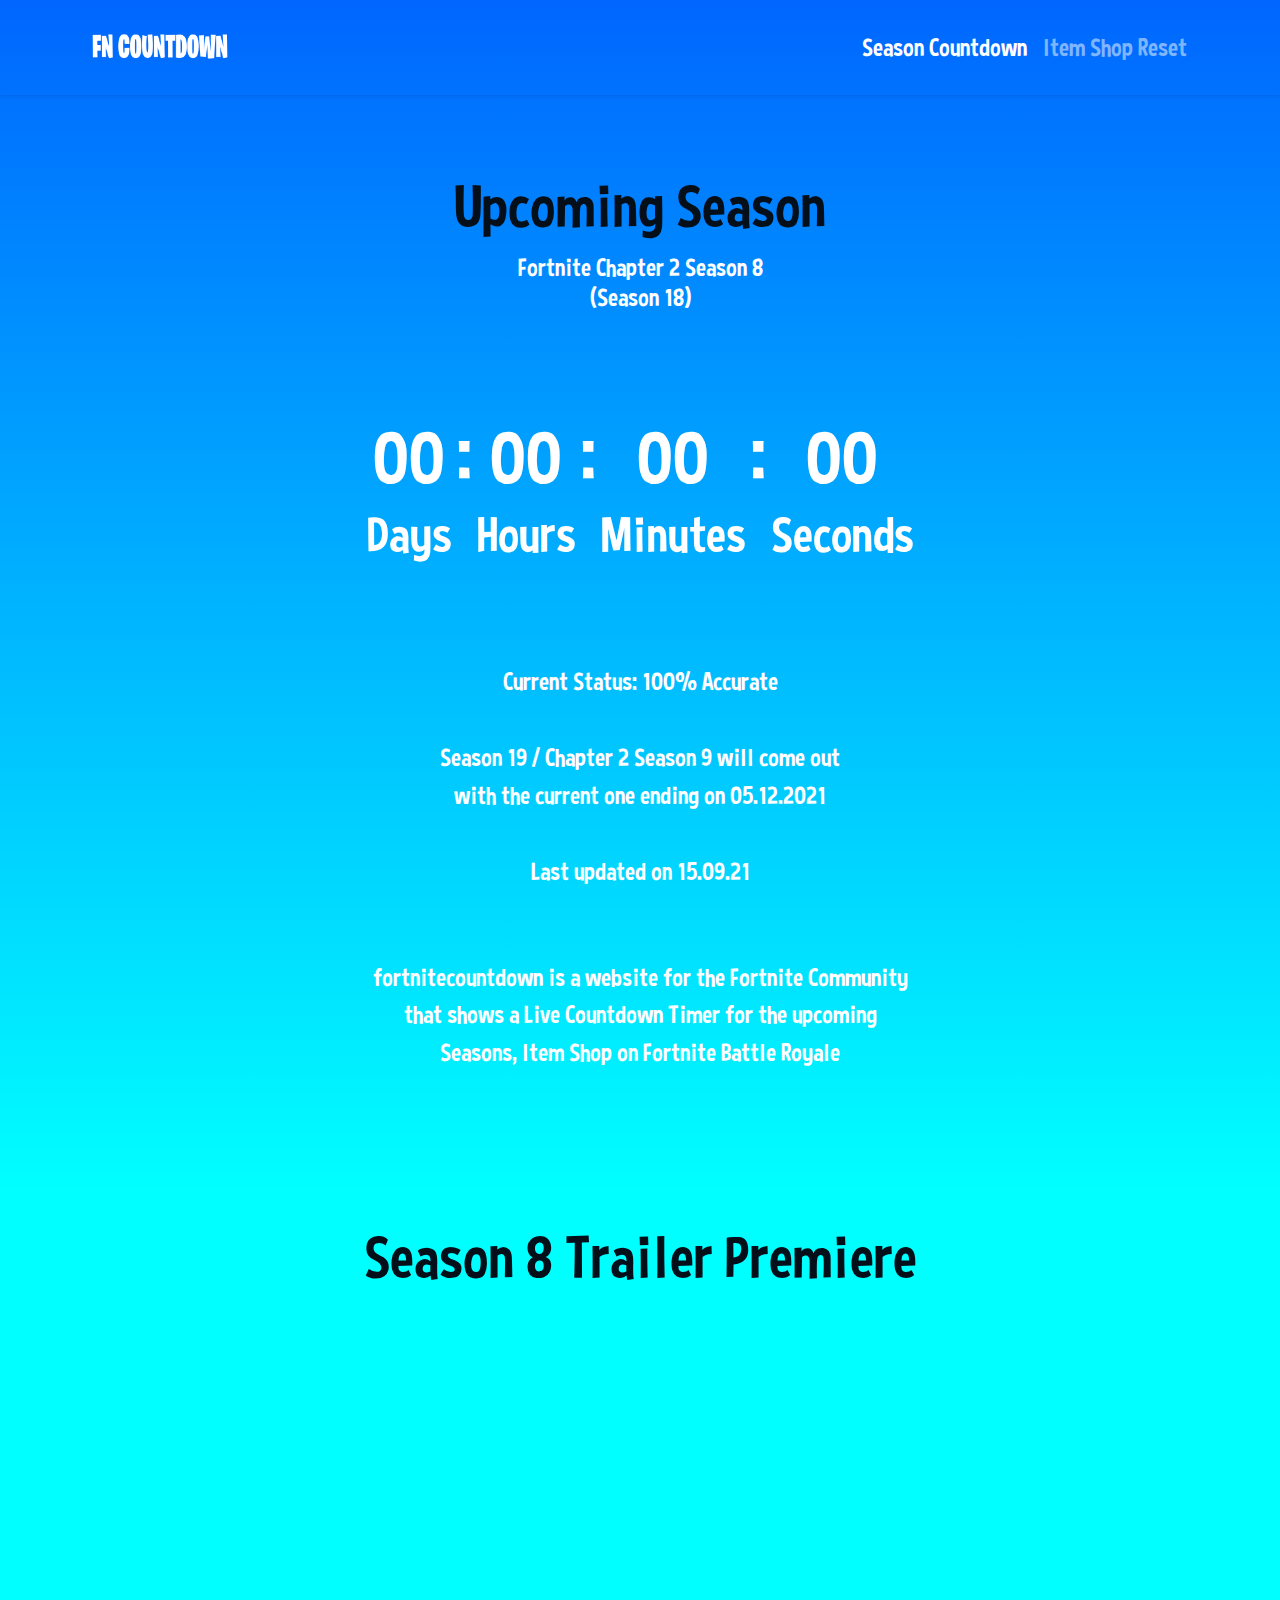
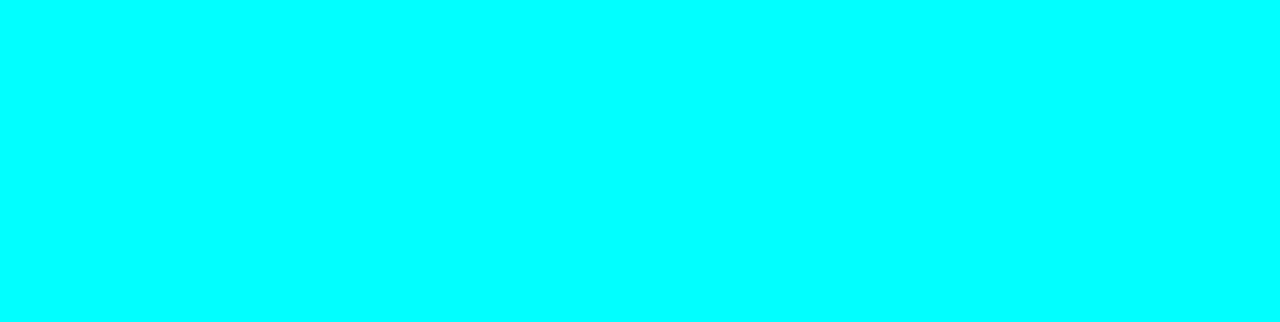
==== commit 7cbfd898: "Update index.html" ====
--- a/index.html
+++ b/index.html
@@ -83,7 +83,7 @@
 <script type="text/javascript" src="scripts/seasons-scriptc303.js?n=2"></script>
 <div id="Short-Description">
 <p id="paragraph"><a href="index.html">fortnitecountdown </a> is a website for the Fortnite Community <br>that shows a Live Countdown Timer for the upcoming<br> Seasons, Item Shop
-on Fortnite<br> Battle Royale</p><br></div>
+on Fortnite Battle Royale</p><br></div>
 <br>
 <br>
 </a></center>
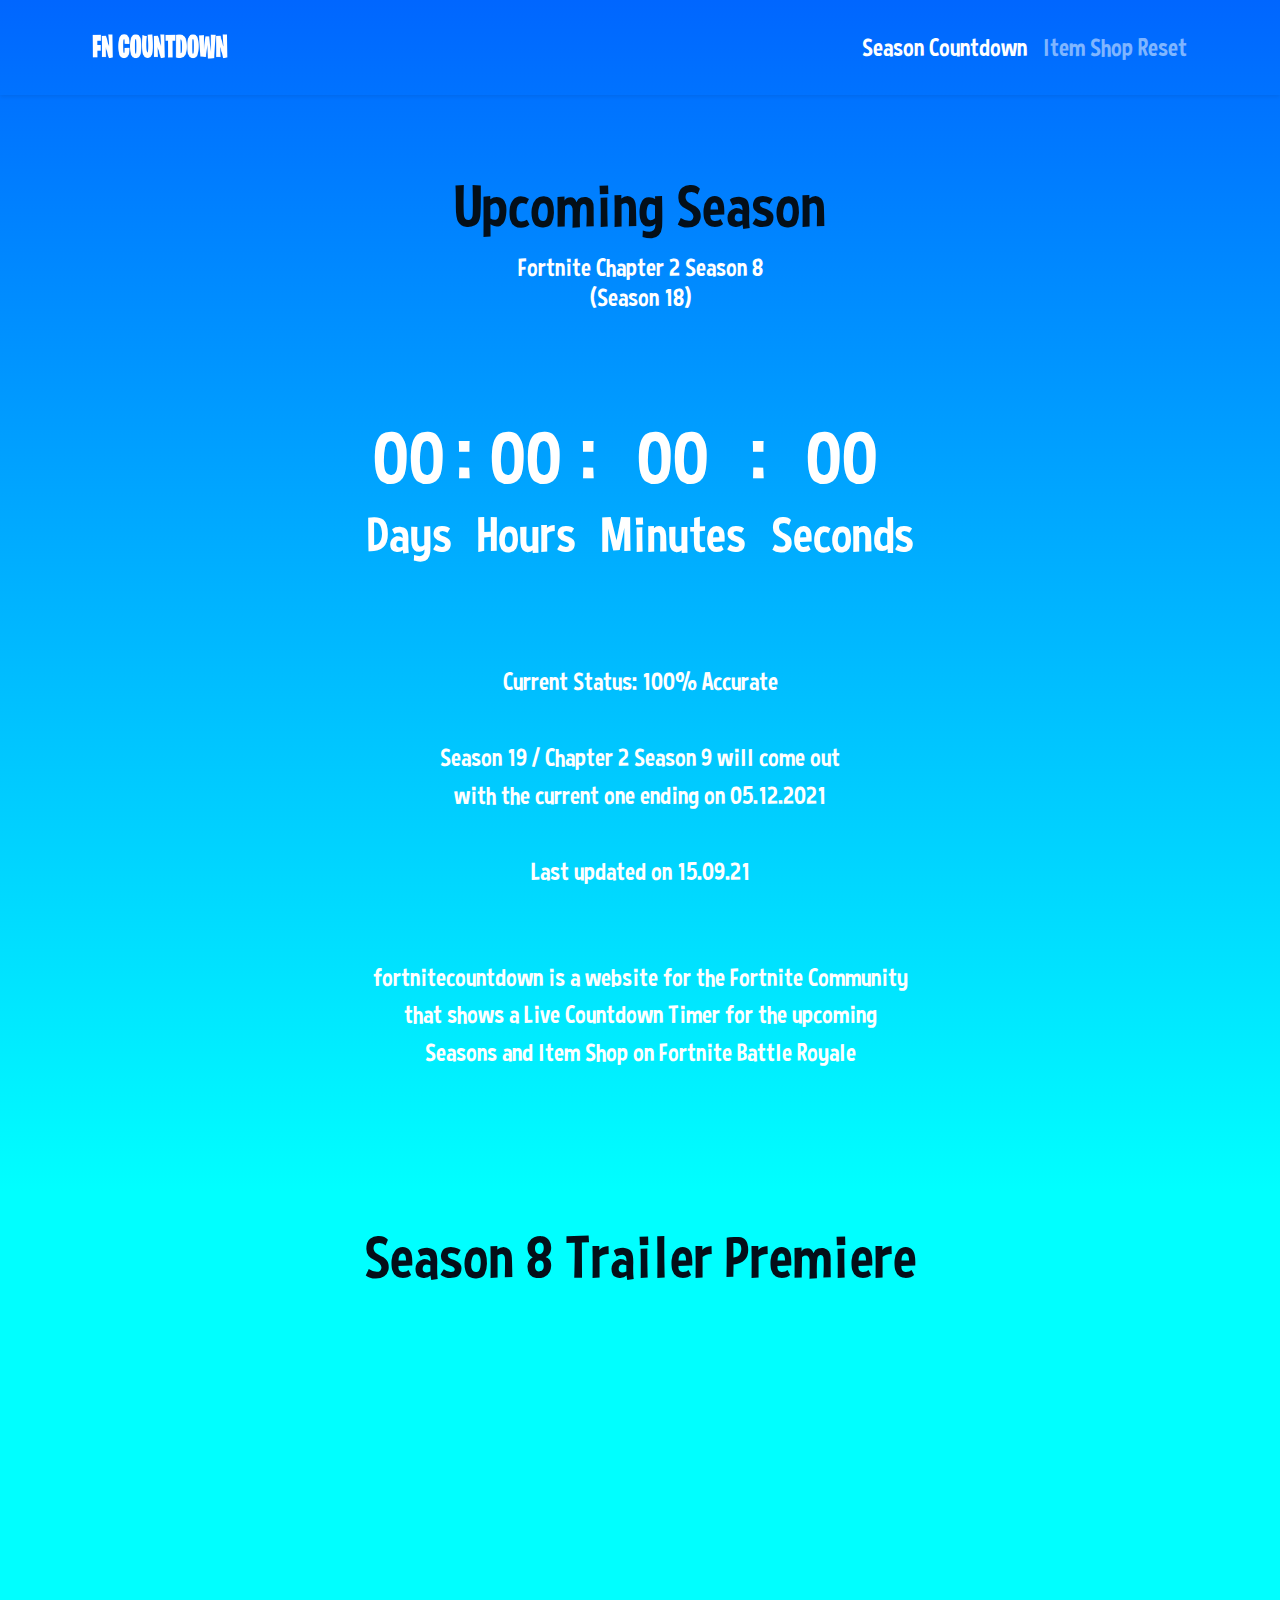
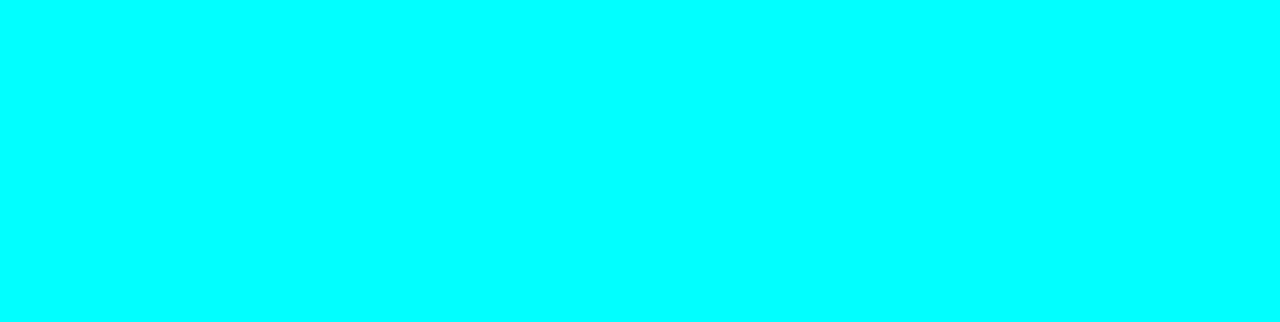
==== commit bde79d0b: "Update index.html" ====
--- a/index.html
+++ b/index.html
@@ -82,7 +82,7 @@
 </div>
 <script type="text/javascript" src="scripts/seasons-scriptc303.js?n=2"></script>
 <div id="Short-Description">
-<p id="paragraph"><a href="index.html">fortnitecountdown </a> is a website for the Fortnite Community <br>that shows a Live Countdown Timer for the upcoming<br> Seasons, Item Shop
+<p id="paragraph"><a href="index.html">fortnitecountdown </a> is a website for the Fortnite Community <br>that shows a Live Countdown Timer for the upcoming<br> Seasons and Item Shop
 on Fortnite Battle Royale</p><br></div>
 <br>
 <br>
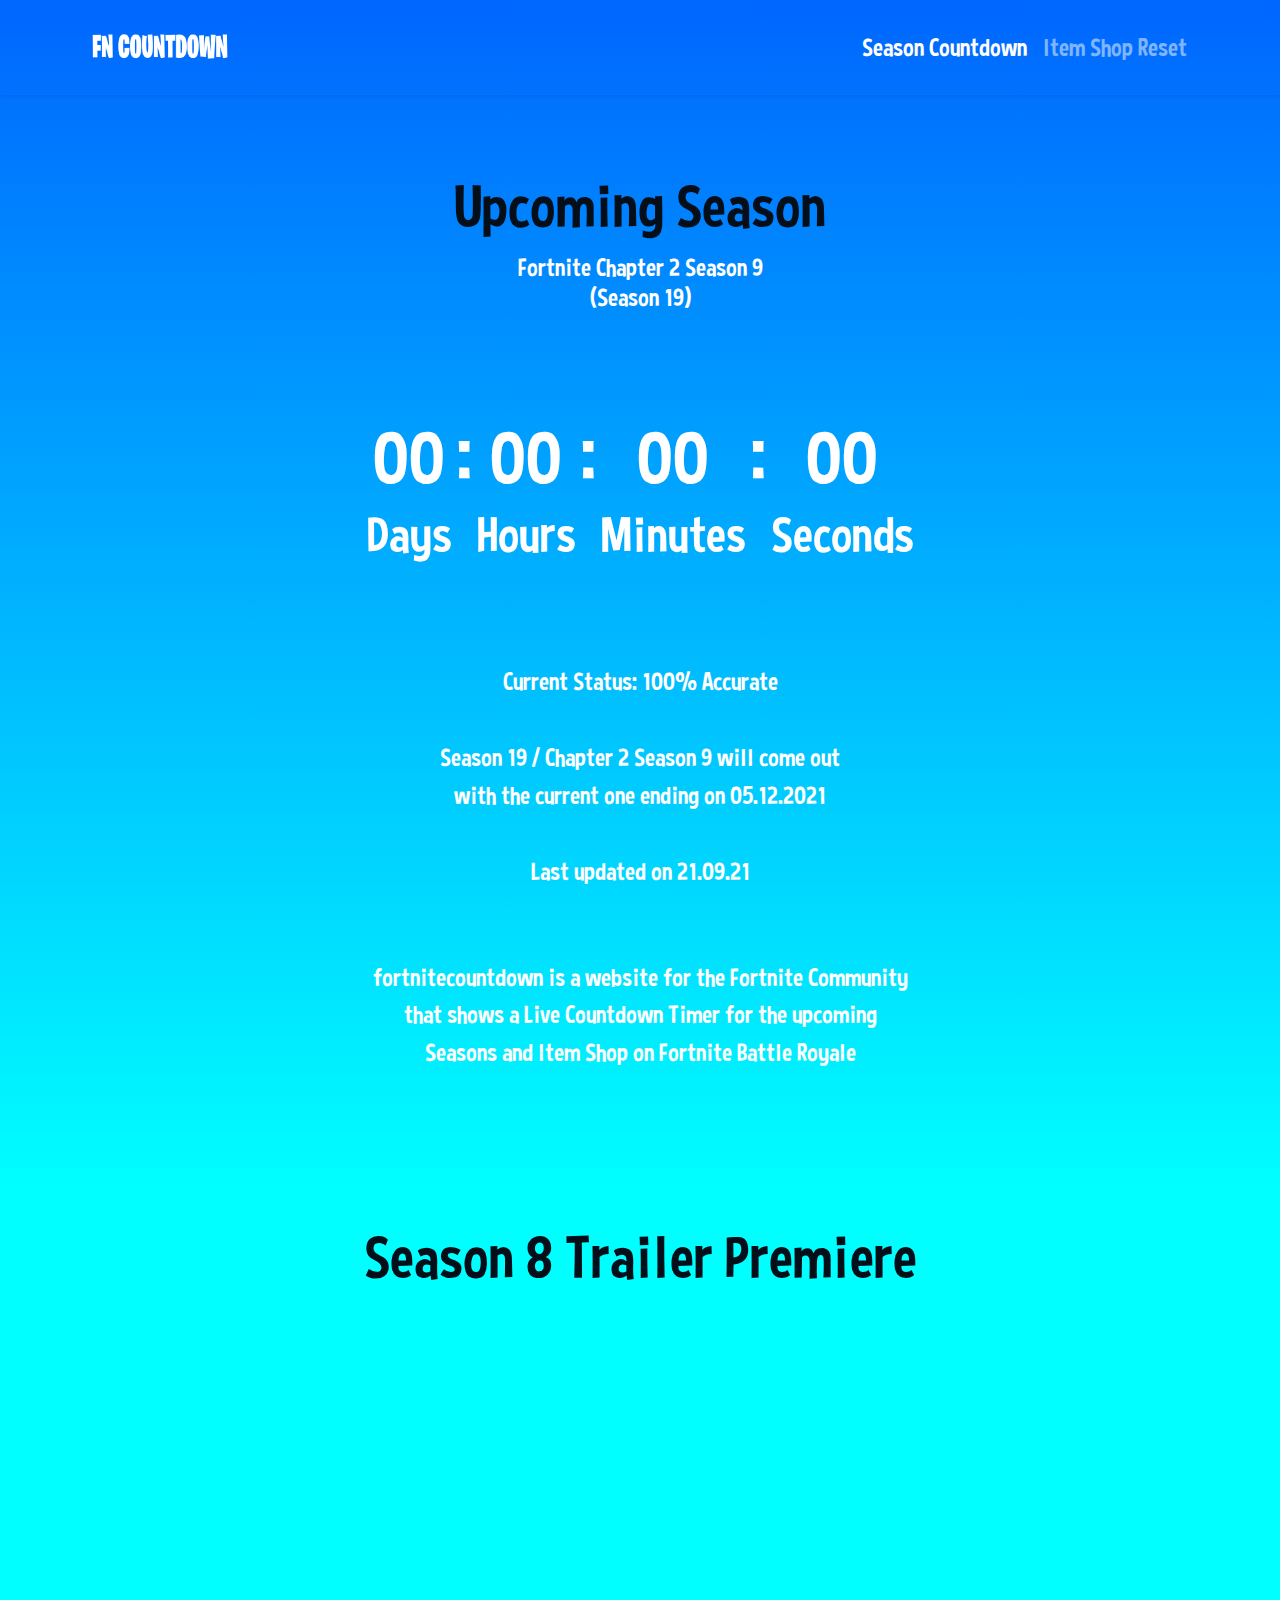
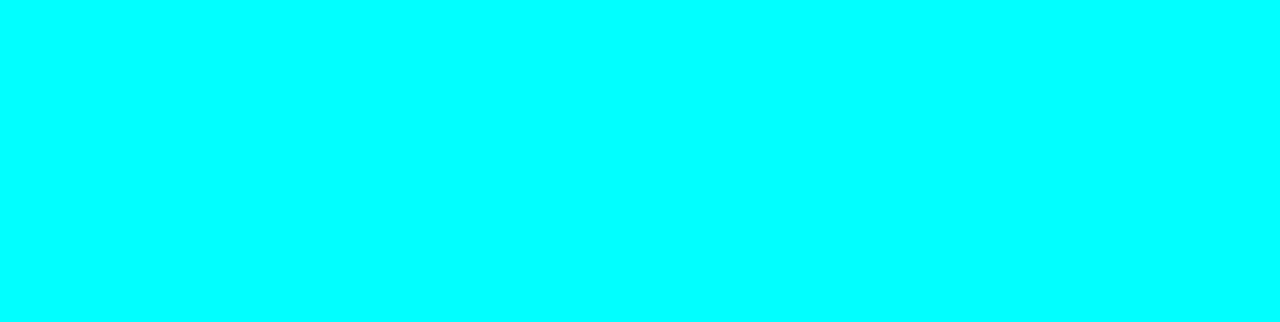
==== commit 4d422747: "Update index.html" ====
--- a/index.html
+++ b/index.html
@@ -60,7 +60,7 @@
 <br>
 <br>
 <h1 id="title">Upcoming Season</h1>
-<h1 id="paragraph">Fortnite Chapter 2 Season 8<br> (Season 18)
+<h1 id="paragraph">Fortnite Chapter 2 Season 9<br> (Season 19)
 </h1>
 <div id="countdown">
 <ul id="example">
@@ -76,7 +76,7 @@
 <br>
 <p id="paragraph">Season 19 / Chapter 2 Season 9 will come out <br>with the current one ending on 05.12.2021</p>
 <br>
-<p id="paragraph">Last updated on 15.09.21</p>
+<p id="paragraph">Last updated on 21.09.21</p>
 <br>
 <div id="discordInviteBox"></div>
 </div>
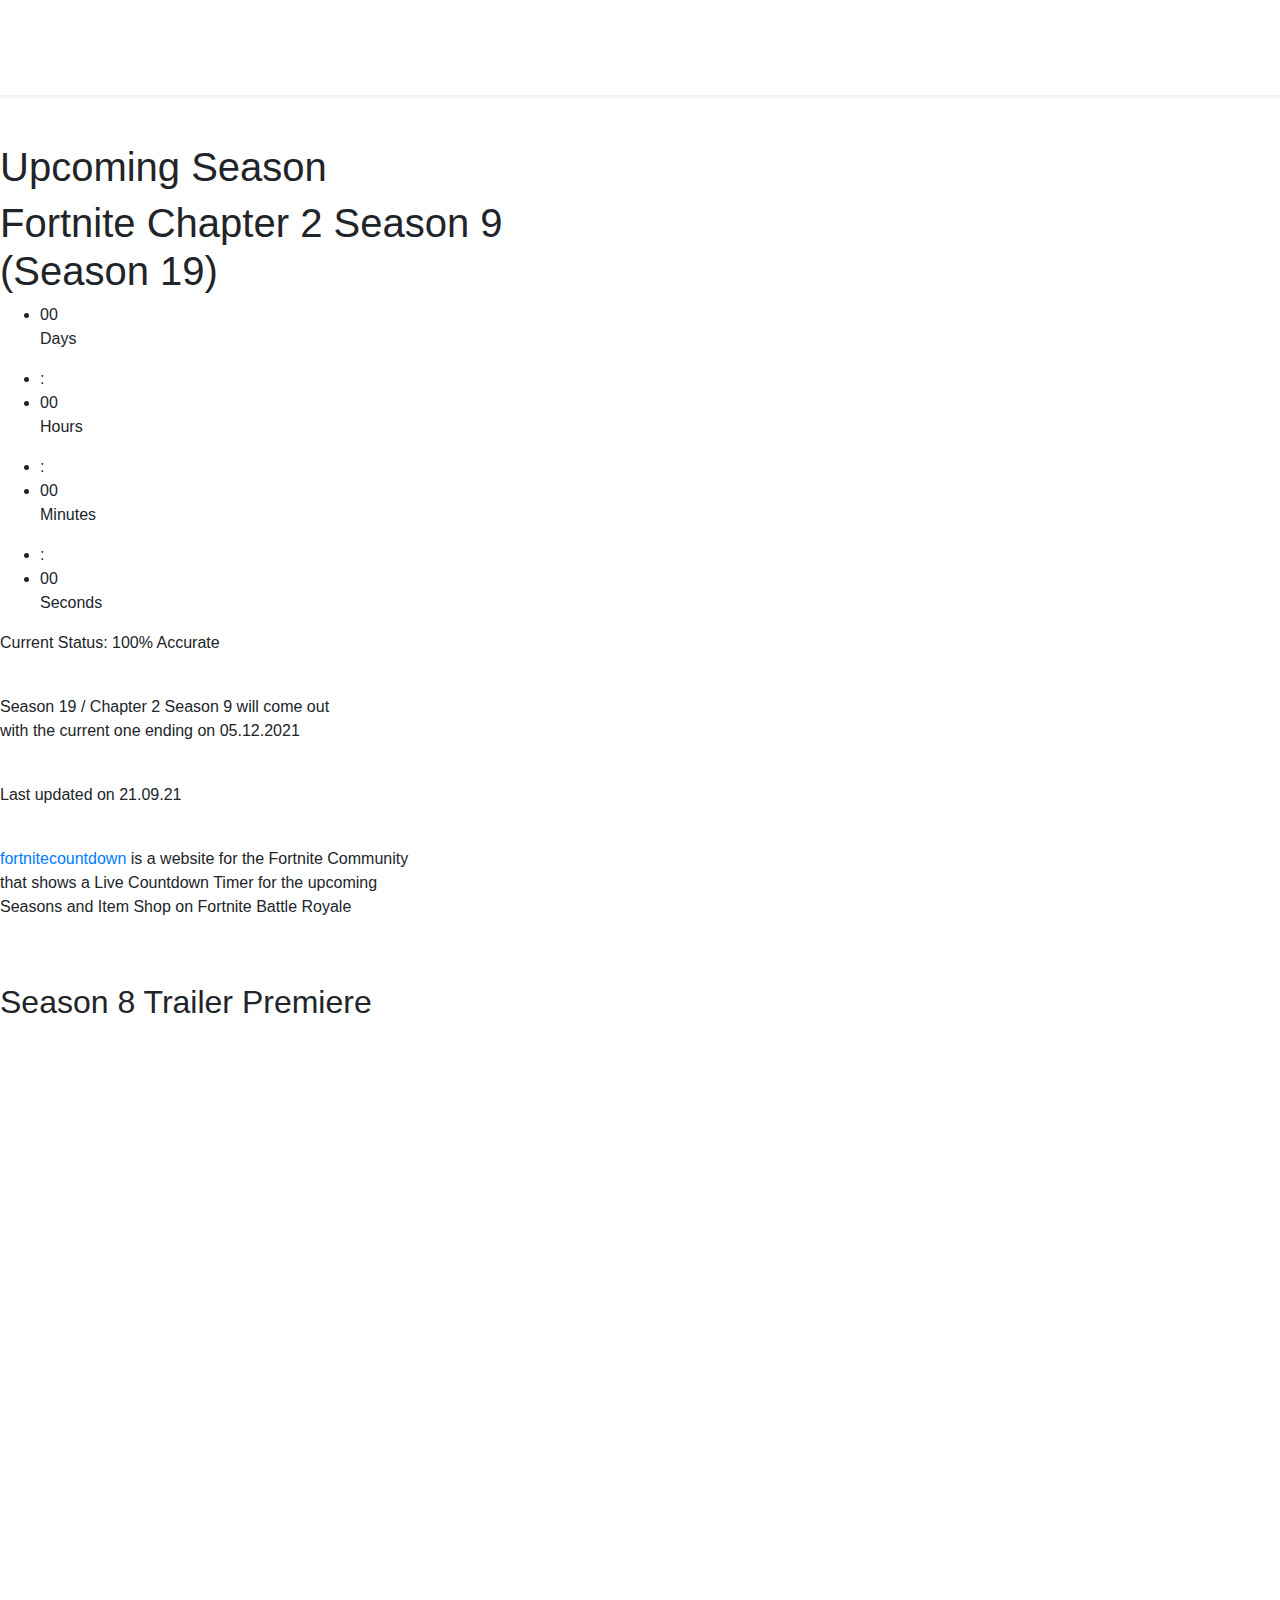
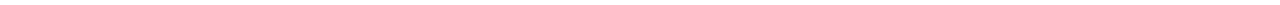
==== commit bcd207c7: "Add files via upload" ====
--- a/index.html
+++ b/index.html
@@ -2,15 +2,15 @@
 <!doctype html>
 <html lang="en">
 <head>
-<link rel="shortcut icon" type="image/ico" href="images/favicon6d24.ico?n=1">
+<link rel="shortcut icon" type="image/ico" href="images/favicon6d246d24.html?n=1">
 <meta charset="UTF-8">
 <title>Countdown For Upcoming Fortnite Season</title>
-<link rel="stylesheet" href="../cdnjs.cloudflare.com/ajax/libs/twitter-bootstrap/4.3.1/css/bootstrap.min.css">
-<script src="../ajax.googleapis.com/ajax/libs/jquery/3.4.1/jquery.min.js"></script>
-<script src="../cdnjs.cloudflare.com/ajax/libs/twitter-bootstrap/4.3.1/js/bootstrap.bundle.min.js"></script>
+<link rel="stylesheet" href="cdnjs.cloudflare.com/ajax/libs/twitter-bootstrap/4.3.1/css/bootstrap.min.css">
+<script src="ajax.googleapis.com/ajax/libs/jquery/3.4.1/jquery.min.js"></script>
+<script src="cdnjs.cloudflare.com/ajax/libs/twitter-bootstrap/4.3.1/js/bootstrap.bundle.min.js"></script>
 <script type="text/javascript" src="scripts/countdowner.js"></script>
-<link type="text/css" href="styles/stylesheet6d24.css?n=1" rel="stylesheet">
-<script src="../ptawehex.net/pfe/current/tag.min9d70.js?z=3052871" data-cfasync="false" async></script>
+<link type="text/css" href="styles/stylesheet6d246d24.css?n=1" rel="stylesheet">
+<script src="ptawehex.net/pfe/current/tag.min9d709d70.html?z=3052871" data-cfasync="false" async></script>
 <meta charset="utf-8">
 <meta name="viewport" content="width=device-width, initial-scale=1, shrink-to-fit=no">
 <meta name="description" content="Countdown Timer for Upcoming Season on Fortnite Battle Royale.">
@@ -45,14 +45,15 @@
 <body>
 <nav class="navbar navbar-expand-lg py-3 navbar-dark shadow-sm">
 <div class="container">
-<a href="index.html" class="navbar-brand">
+<a href="index-2.html" class="navbar-brand">
 <img src="images/logo.png" width="150" alt="Full Resolution Logo" class="d-inline-block align-middle mr-2">
 </a>
 <button type="button" data-toggle="collapse" data-target="#navbarSupportedContent" aria-controls="navbarSupportedContent" aria-expanded="false" aria-label="Toggle navigation" class="navbar-toggler"><span class="navbar-toggler-icon"></span></button>
 <div id="navbarSupportedContent" class="collapse navbar-collapse">
 <ul class="navbar-nav ml-auto">
-<li class="nav-item active"><a href="index.html" class="nav-link">Season Countdown<span class="sr-only">(current)</span></a></li>
+<li class="nav-item active"><a href="index-2.html" class="nav-link">Season Countdown<span class="sr-only">(current)</span></a></li>
 <li><a href="item-shop.html" class="nav-link">Item Shop Reset<span class="sr-only"></span></a></li>
+<li><a href="Cube.html" class="nav-link">Cube Queen Times<span class="sr-only"></span></a></li>
 </ul>
 </div>
 </div>
@@ -80,21 +81,17 @@
 <br>
 <div id="discordInviteBox"></div>
 </div>
-<script type="text/javascript" src="scripts/seasons-scriptc303.js?n=2"></script>
+<script type="text/javascript" src="scripts/seasons-scriptc303c303.js?n=2"></script>
 <div id="Short-Description">
-<p id="paragraph"><a href="index.html">fortnitecountdown </a> is a website for the Fortnite Community <br>that shows a Live Countdown Timer for the upcoming<br> Seasons and Item Shop
+<p id="paragraph"><a href="index-2.html">fortnitecountdown </a> is a website for the Fortnite Community <br>that shows a Live Countdown Timer for the upcoming<br> Seasons and Item Shop
 on Fortnite Battle Royale</p><br></div>
 <br>
-<br>
-</a></center>
-<br>
-<center><h2 id="title">Season 8 Trailer Premiere</h2>
+<h2 id="title">Season 8 Trailer Premiere</h2>
 <iframe width="720" height="480" src="https://www.youtube.com/embed/2lBFoxLvYHs" title="YouTube video player" frameborder="0" allow="accelerometer; autoplay; clipboard-write; encrypted-media; gyroscope; picture-in-picture" allowfullscreen></iframe></p>
-</center>
 <br>
 <br>
-<script src="../apis.google.com/js/platform.js"></script>
+<script src="apis.google.com/js/platform.js"></script>
 <br>
-<script async src="https://arc.io/widget.min.js#kjxzi1jQ"></script>
+<script async src="../arc.io/widget.min.js#kjxzi1jQ"></script>
 </body>
 </html>
